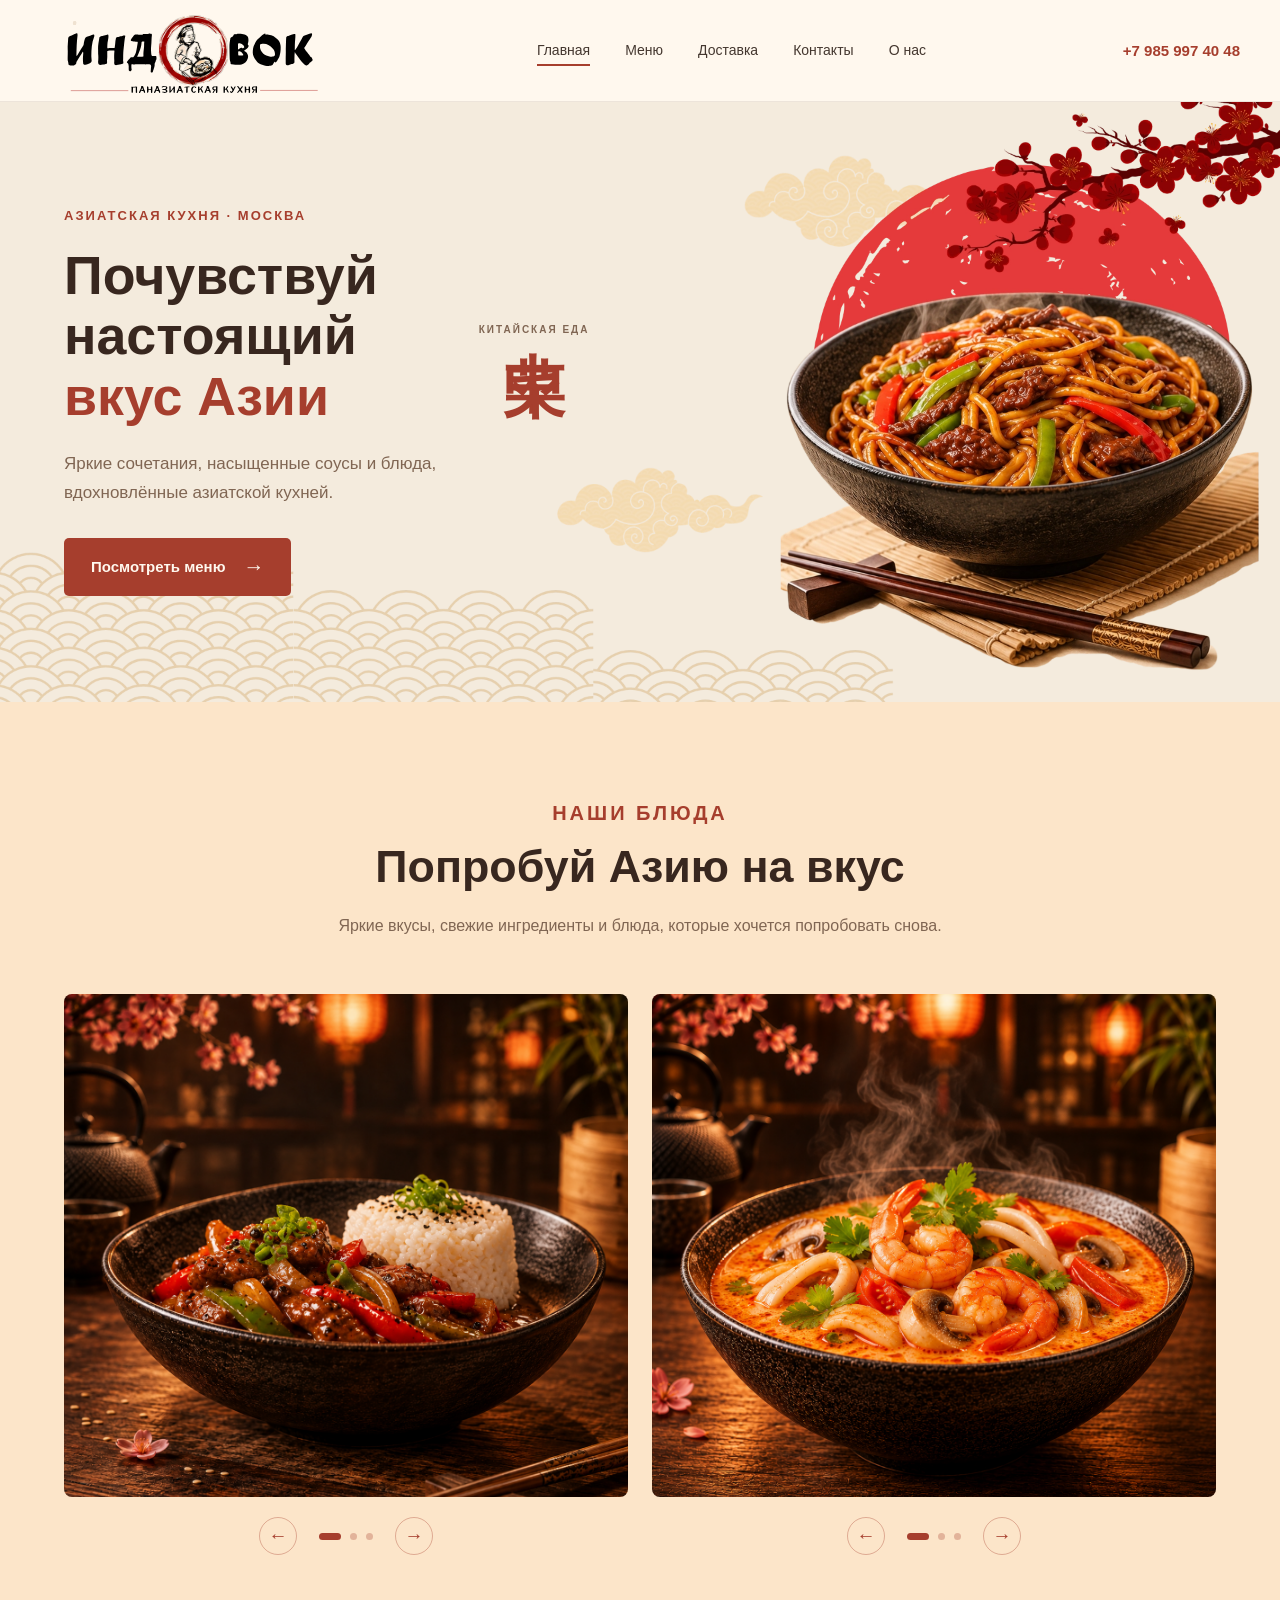
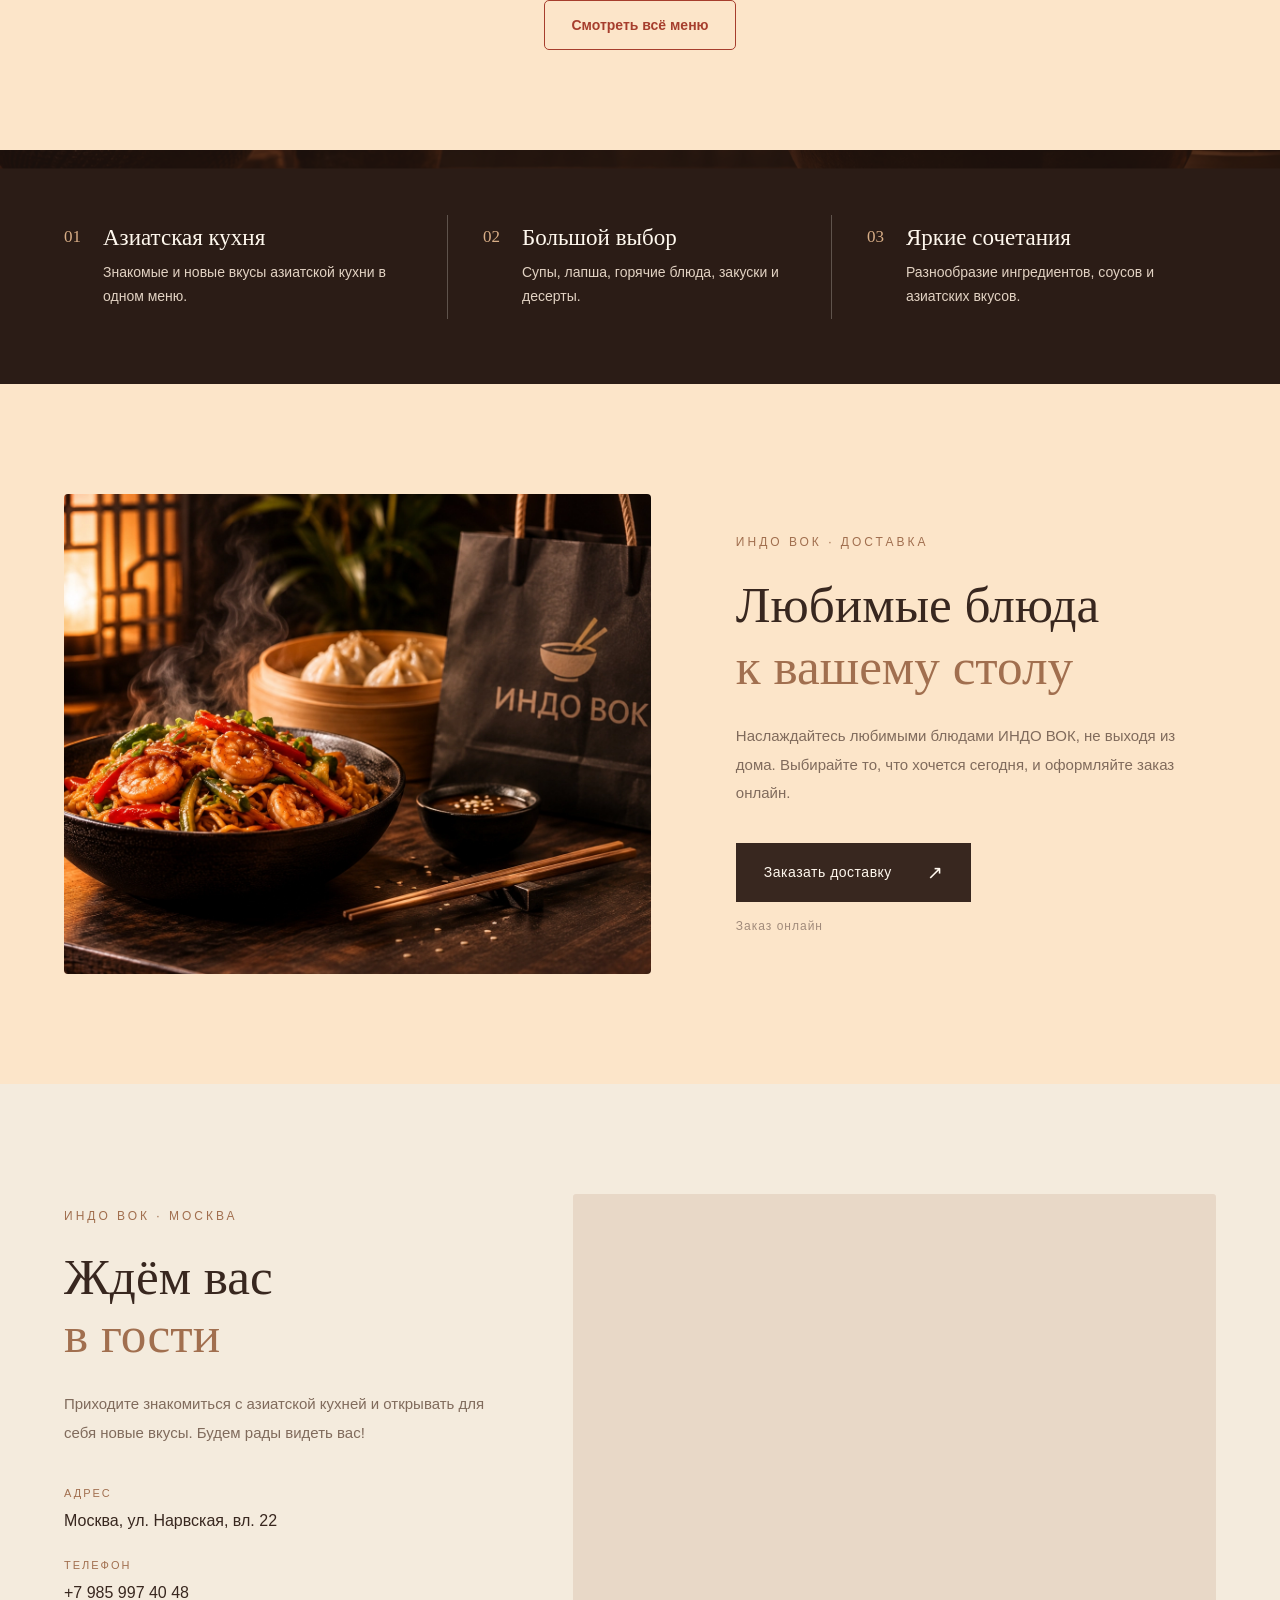
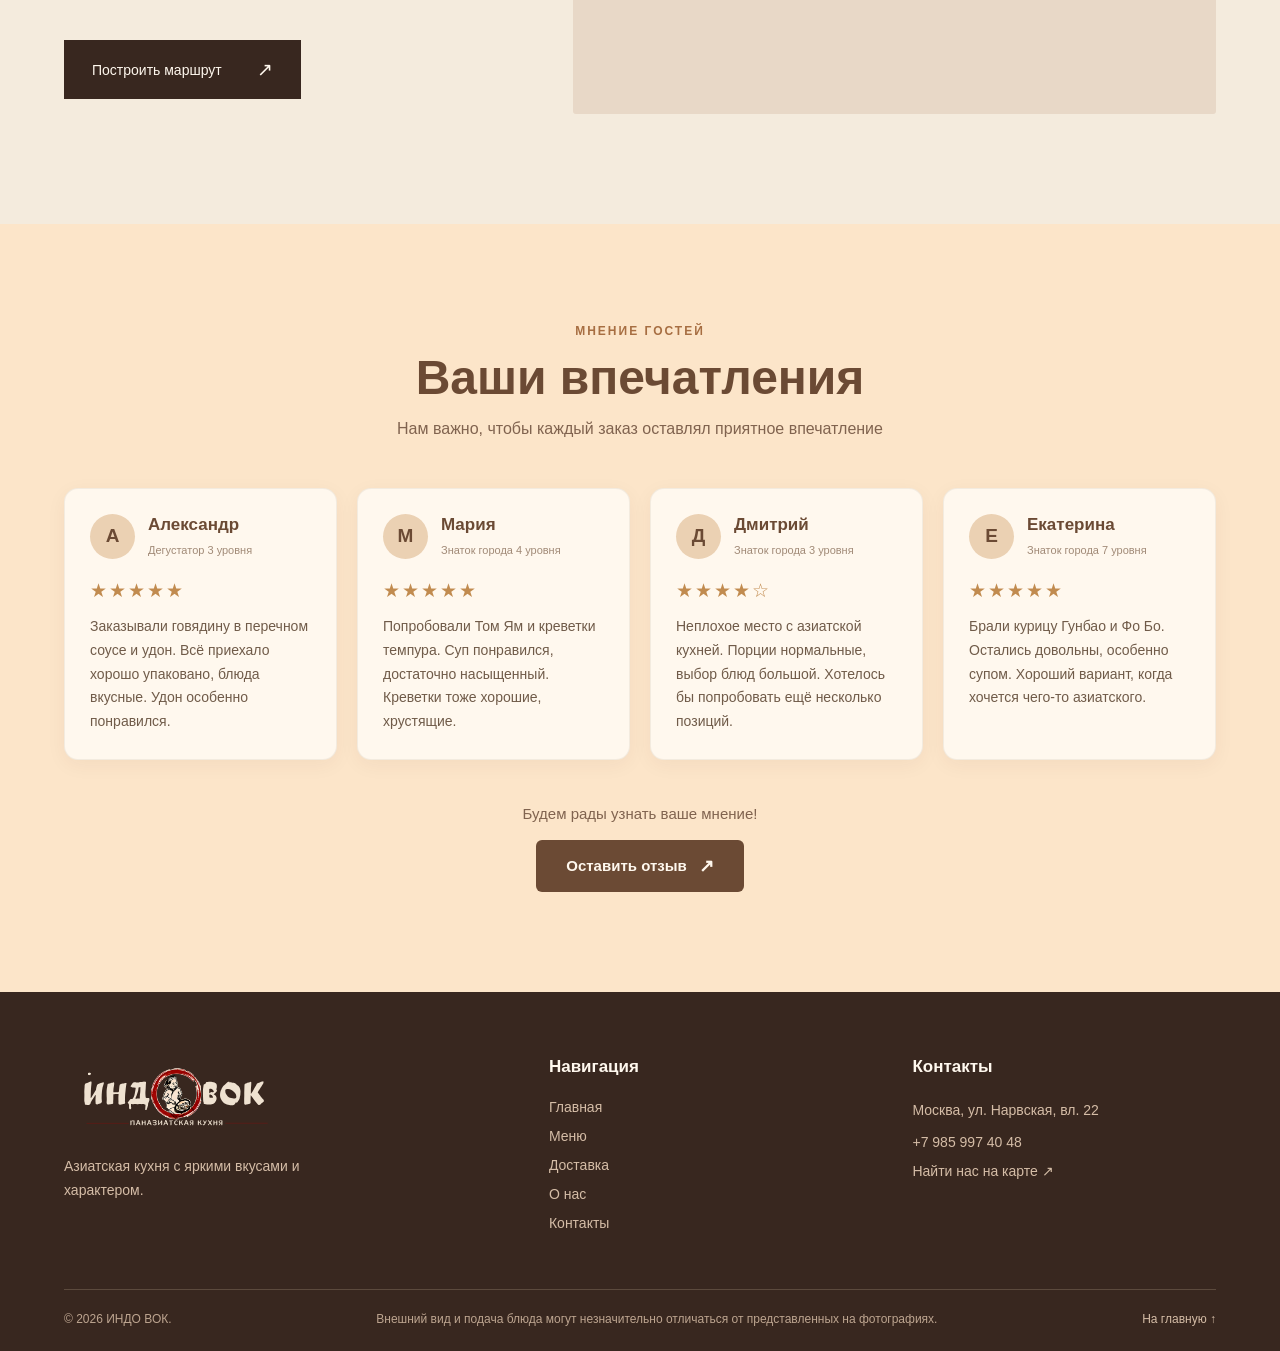
==== index.html @ beb7c1e5 "Initial website version" ====
<!DOCTYPE html>
<html lang="ru">
<head>
    <meta charset="UTF-8">
    <meta name="viewport" content="width=device-width, initial-scale=1.0">
    <link rel="icon" type="image/png" href="images/favicon.png">
    <link rel="apple-touch-icon" href="images/favicon.png">
    <!-- Название сайта во вкладке браузера -->
    <title>ИНДО ВОК — восточная кухня в Москве</title>
    <!-- Open Graph -->
    <meta property="og:type" content="website">
    <meta property="og:title" content="ИНДО ВОК — Паназиатская кухня">
    <meta property="og:description" content="Почувствуй настоящий вкус Азии. Яркие блюда, насыщенные вкусы и удовольствие в каждом заказе.">
    <meta property="og:image" content="https://ВАШ-ДОМЕН.ru/images/preview.png">
    <meta property="og:url" content="https://ВАШ-ДОМЕН.ru/">
    <meta property="og:locale" content="ru_RU">

<!-- Twitter / X -->
<meta name="twitter:card" content="summary_large_image">

    <!-- Подключение основного файла стилей -->
    <link rel="stylesheet" href="css/style.css">
</head>
<body>

    <!-- ========================================
         ШАПКА САЙТА (HEADER)
         Логотип, навигация, телефон и мобильное меню
    ========================================= -->

    <header class="header">
        <div class="header__container">

            <!-- Логотип кафе — оригинальное изображение в формате SVG -->
            <a href="index.html" class="logo" aria-label="ИНДО ВОК — главная">
                 <img
                    src="images/logo.svg"
                    alt="ИНДО ВОК — восточная кухня"
                    class="logo__image"
                >
            </a>
            <!-- Основная навигация для компьютеров -->
            <nav class="navigation" id="navigation">
                <a href="index.html" class="navigation__link navigation__link--active">
                    Главная
                </a>

                <a href="menu.html" class="navigation__link">
                    Меню
                </a>

                <a href="#delivery" class="navigation__link">
                    Доставка
                </a>

                <a href="#contacts" class="navigation__link">
                    Контакты
                </a>
                <a href="#reviews" class="navigation__link">
                    О нас
                </a>
            </nav>

            <!-- Телефон кафе -->
            <a href="tel:+79859974048" class="header__phone">
                +7 985 997 40 48
            </a>

            <!-- Кнопка мобильного меню (бургер) -->
            <button
                class="burger"
                id="burger"
                type="button"
                aria-label="Открыть меню"
                aria-expanded="false"
                aria-controls="navigation"
            >
                <span class="burger__line"></span>
                <span class="burger__line"></span>
                <span class="burger__line"></span>
            </button>

        </div>
    </header>

    <!-- ========================================
         ОСНОВНОЕ СОДЕРЖИМОЕ САЙТА
         Сюда постепенно будем добавлять остальные блоки
    ========================================= -->

    <main>

   <!-- ========================================
     ПЕРВЫЙ ЭКРАН САЙТА (HERO)
     Адаптивный фон, заголовок и кнопка меню
======================================== -->

    <section class="hero">

        <!-- Фоновые изображения для компьютера и телефона -->
        <picture class="hero__background">

            <!-- Вертикальное изображение для телефонов -->
            <source
                media="(max-width: 600px)"
                srcset="images/hero-mobile.webp"
            >

            <!-- Горизонтальное изображение для остальных экранов -->
            <img
                src="images/hero-desktop.webp"
                alt=""
                aria-hidden="true"
            >

        </picture>

        <!-- Содержимое первого экрана -->
        <div class="hero__container">

            <div class="hero__content">

                <!-- Небольшая надпись над заголовком -->
                <span class="hero__label">
                    АЗИАТСКАЯ КУХНЯ · МОСКВА
                </span>

                <!-- Главный заголовок -->
                <h1 class="hero__title">
                    Почувствуй настоящий
                    <span>вкус Азии</span>
                </h1>

                <!-- Краткое описание кафе -->
                <p class="hero__description">
                    Яркие сочетания, насыщенные соусы и блюда,
                    вдохновлённые азиатской кухней.
                </p>

                <!-- Кнопка перехода к меню -->
                <a href="menu.html" class="hero__button">
                    Посмотреть меню
                    <span aria-hidden="true">→</span>
                </a>

                <!-- Китайская надпись и перевод -->
                <div class="hero__culture">
                    <span class="hero__characters">中菜</span>
                    <span class="hero__translation">КИТАЙСКАЯ ЕДА</span>
                </div>

            </div>

        </div>

    </section>

            <!-- ========================================
                ГАЛЕРЕЯ ПОПУЛЯРНЫХ БЛЮД
            ========================================= -->

            <section class="gallery" id="popular">
        <div class="gallery__container">

            <div class="gallery__heading">
                <span class="gallery__subtitle">НАШИ БЛЮДА</span>
                <h2 class="gallery__title">Попробуй Азию на вкус</h2>
                <p class="gallery__description">
                    Яркие вкусы, свежие ингредиенты и блюда,
                    которые хочется попробовать снова.
                </p>
            </div>

            <!-- Галерея для компьютера -->
            <div class="gallery__desktop">

                <div class="gallery-panel" data-gallery="left">
                    <div class="gallery-panel__slides"></div>

                    <div class="gallery-panel__controls">
                        <button class="gallery-arrow" data-prev aria-label="Предыдущее блюдо">←</button>
                        <div class="gallery-dots"></div>
                        <button class="gallery-arrow" data-next aria-label="Следующее блюдо">→</button>
                    </div>
                </div>

                <div class="gallery-panel" data-gallery="right">
                    <div class="gallery-panel__slides"></div>

                    <div class="gallery-panel__controls">
                        <button class="gallery-arrow" data-prev aria-label="Предыдущее блюдо">←</button>
                        <div class="gallery-dots"></div>
                        <button class="gallery-arrow" data-next aria-label="Следующее блюдо">→</button>
                    </div>
                </div>

            </div>

            <!-- Галерея для телефона -->
            <div class="gallery__mobile">

                <div class="gallery-panel" data-gallery="mobile">
                    <div class="gallery-panel__slides"></div>

                    <div class="gallery-panel__controls">
                        <button class="gallery-arrow" data-prev aria-label="Предыдущее блюдо">←</button>
                        <div class="gallery-dots"></div>
                        <button class="gallery-arrow" data-next aria-label="Следующее блюдо">→</button>
                    </div>
                </div>

            </div>

            <div class="gallery__footer">
                <a href="menu.html" class="gallery__button">
                    Смотреть всё меню
                </a>
            </div>

        </div>
    </section>

    <!-- ==========================================
     ПРЕИМУЩЕСТВА КАФЕ
========================================== -->

<section class="advantages">
    <div class="advantages__background" aria-hidden="true">
        <img src="images/advantages-bg.png" alt="">
    </div>
    <div class="advantages__container">

        <div class="advantage">
            <span class="advantage__number">01</span>
            <div class="advantage__content">
                <h3>Азиатская кухня</h3>
                <p>
                    Знакомые и новые вкусы азиатской кухни
                    в одном меню.
                </p>
            </div>
        </div>

        <div class="advantage">
            <span class="advantage__number">02</span>
            <div class="advantage__content">
                <h3>Большой выбор</h3>
                <p>
                    Супы, лапша, горячие блюда,
                    закуски и десерты.
                </p>
            </div>
        </div>

        <div class="advantage">
            <span class="advantage__number">03</span>
            <div class="advantage__content">
                <h3>Яркие сочетания</h3>
                <p>
                    Разнообразие ингредиентов,
                    соусов и азиатских вкусов.
                </p>
            </div>
        </div>

    </div>
</section>
    <!-- ==========================================
     ДОСТАВКА
========================================== -->

<section class="delivery" id="delivery">
    <div class="delivery__container">

        <div class="delivery__image">
            <img
                src="images/delivery.webp"
                alt="Азиатские блюда ИНДО ВОК"
                loading="lazy"
            >
        </div>

        <div class="delivery__content">

            <span class="delivery__subtitle">
                ИНДО ВОК · ДОСТАВКА
            </span>

            <h2 class="delivery__title">
                Любимые блюда
                <span>к вашему столу</span>
            </h2>

            <p class="delivery__description">
                Наслаждайтесь любимыми блюдами ИНДО ВОК,
                не выходя из дома. Выбирайте то, что хочется
                сегодня, и оформляйте заказ онлайн.
            </p>

            <a
                href="#"
                class="delivery__button"
                aria-disabled="true"
                onclick="return false;"
            >
                Заказать доставку
                <span>↗</span>
            </a>

            <p class="delivery__note">
                Заказ онлайн
            </p>

        </div>

    </div>
</section>

    <!-- ==========================================
     О НАС И КОНТАКТЫ
========================================== -->

<section class="contacts" id="about">
    <div class="contacts__container">

        <!-- Информация о кафе -->
        <div class="contacts__info" id="contacts">

            <span class="contacts__subtitle">
                ИНДО ВОК · МОСКВА
            </span>

            <h2 class="contacts__title">
                Ждём вас
                <span>в гости</span>
            </h2>

            <p class="contacts__description">
                Приходите знакомиться с азиатской кухней
                и открывать для себя новые вкусы.
                Будем рады видеть вас!
            </p>

            <div class="contacts__details">

                <div class="contacts__item">
                    <span class="contacts__label">АДРЕС</span>
                    <p>Москва, ул. Нарвская, вл. 22</p>
                </div>

                <div class="contacts__item">
                    <span class="contacts__label">ТЕЛЕФОН</span>
                    <a href="tel:+79859974048">
                        +7 985 997 40 48
                    </a>
                </div>

            </div>

            <a
                href="https://yandex.com/maps/213/moscow/?from=mapframe&ll=37.504240%2C55.836418&mode=whatshere&source=mapframe&utm_source=mapframe&whatshere%5Bpoint%5D=37.504273%2C55.836444&whatshere%5Bzoom%5D=21&z=21"
                target="_blank"
                rel="noopener noreferrer"
                class="contacts__button"
            >
                Построить маршрут
                <span>↗</span>
            </a>

        </div>

        <!-- Яндекс Карта -->
        <div class="contacts__map">
            <iframe
                src="https://yandex.com/map-widget/v1/?from=mapframe&ll=37.504240%2C55.836418&mode=whatshere&source=mapframe&utm_source=mapframe&whatshere%5Bpoint%5D=37.504273%2C55.836444&whatshere%5Bzoom%5D=21&z=21"
                width="100%"
                height="100%"
                frameborder="0"
                allowfullscreen="true"
                loading="lazy"
                title="ИНДО ВОК на Яндекс Картах">
            </iframe>
        </div>

    </div>
</section>


<!-- REVIEWS -->
<section class="reviews" id="reviews">
    <div class="reviews__container">

        <div class="reviews__header">
            <span class="reviews__label">МНЕНИЕ ГОСТЕЙ</span>
            <h2 class="reviews__title">Ваши впечатления</h2>
            <p class="reviews__subtitle">
                Нам важно, чтобы каждый заказ оставлял приятное впечатление
            </p>
        </div>

        <div class="reviews__slider">

            <button class="reviews__arrow reviews__arrow--prev"
                    type="button"
                    aria-label="Предыдущие отзывы">
                &#8592;
            </button>

            <div class="reviews__track">

                <article class="review-card">
                    <div class="review-card__top">
                        <div class="review-card__avatar">А</div>
                        <div>
                            <h3 class="review-card__name">Александр</h3>
                            <span class="review-card__date">Дегустатор 3 уровня</span>
                        </div>
                    </div>
                    <div class="review-card__stars">★★★★★</div>
                    <p class="review-card__text">
                        Заказывали говядину в перечном соусе и удон.
                        Всё приехало хорошо упаковано, блюда вкусные.
                        Удон особенно понравился.
                    </p>
                </article>

                <article class="review-card">
                    <div class="review-card__top">
                        <div class="review-card__avatar">М</div>
                        <div>
                            <h3 class="review-card__name">Мария</h3>
                            <span class="review-card__date">Знаток города 4 уровня</span>
                        </div>
                    </div>
                    <div class="review-card__stars">★★★★★</div>
                    <p class="review-card__text">
                        Попробовали Том Ям и креветки темпура.
                        Суп понравился, достаточно насыщенный.
                        Креветки тоже хорошие, хрустящие.
                    </p>
                </article>

                <article class="review-card">
                    <div class="review-card__top">
                        <div class="review-card__avatar">Д</div>
                        <div>
                            <h3 class="review-card__name">Дмитрий</h3>
                            <span class="review-card__date">Знаток города 3 уровня</span>
                        </div>
                    </div>
                    <div class="review-card__stars">★★★★☆</div>
                    <p class="review-card__text">
                        Неплохое место с азиатской кухней.
                        Порции нормальные, выбор блюд большой.
                        Хотелось бы попробовать ещё несколько позиций.
                    </p>
                </article>

                <article class="review-card">
                    <div class="review-card__top">
                        <div class="review-card__avatar">Е</div>
                        <div>
                            <h3 class="review-card__name">Екатерина</h3>
                            <span class="review-card__date">Знаток города 7 уровня</span>
                        </div>
                    </div>
                    <div class="review-card__stars">★★★★★</div>
                    <p class="review-card__text">
                        Брали курицу Гунбао и Фо Бо.
                        Остались довольны, особенно супом.
                        Хороший вариант, когда хочется чего-то азиатского.
                    </p>
                </article>

            </div>

            <button class="reviews__arrow reviews__arrow--next"
                    type="button"
                    aria-label="Следующие отзывы">
                &#8594;
            </button>

        </div>

        <div class="reviews__dots"></div>

        <div class="reviews__footer">
            <p class="reviews__footer-text">
                Будем рады узнать ваше мнение!
            </p>

            <!-- TODO: Вставить ссылку на карточку ИНДО ВОК в Яндекс Картах
                с возможностью оставить отзыв -->
            <a href="#" class="reviews__leave-button"
            target="_blank"
            rel="noopener noreferrer"
            onclick="if(this.getAttribute('href') === '#') return false;">
                Оставить отзыв
                <span aria-hidden="true">↗</span>
            </a>
        </div>


    </div>
</section>
<!-- /REVIEWS -->

    </main>


<!-- FOOTER -->
<footer class="footer">
    <div class="footer__container">

        <div class="footer__main">

            <div class="footer__brand">
                <a href="index.html" class="footer__logo">
                    <img src="images/logo-light.svg" alt="ИНДО ВОК">
                </a>

                <p class="footer__description">
                    Азиатская кухня с яркими вкусами
                    и характером.
                </p>
            </div>

            <div class="footer__navigation">
                <h3 class="footer__heading">Навигация</h3>
                <a href="index.html">Главная</a>
                <a href="menu.html">Меню</a>
                <a href="#delivery">Доставка</a>
                <a href="#about">О нас</a>
                <a href="#contacts">Контакты</a>
            </div>

            <div class="footer__contacts">
                <h3 class="footer__heading">Контакты</h3>

                <p>Москва, ул. Нарвская, вл. 22</p>

                <a href="tel:+79859974048">
                    +7 985 997 40 48
                </a>

                <a
                    href="https://yandex.com/maps/213/moscow/?from=mapframe&ll=37.504240%2C55.836418&mode=whatshere&source=mapframe&utm_medium=mapframe&utm_source=maps&whatshere%5Bpoint%5D=37.504273%2C55.836444&whatshere%5Bzoom%5D=21&z=21"
                    target="_blank"
                    rel="noopener noreferrer"
                >
                    Найти нас на карте ↗
                </a>
            </div>

        </div>

        <div class="footer__bottom">
            <p>© 2026 ИНДО ВОК.</p>
            <p>Внешний вид и подача блюда могут незначительно отличаться от представленных на фотографиях.</p>
            <a href="index.html">На главную ↑</a>
        </div>

    </div>
</footer>
<!-- /FOOTER -->


    <!-- Подключение JavaScript -->
    <script src="js/main.js"></script>

</body>
</html>
---- css/style.css ----
/* ==========================================
   1. ОБЩИЕ НАСТРОЙКИ САЙТА
   Базовые цвета, шрифты и сброс отступов
========================================== */

* {
    margin: 0;
    padding: 0;
    box-sizing: border-box;
}

html {
    scroll-behavior: smooth;
}

body {
    font-family: Arial, Helvetica, sans-serif;
    background-color: #FCE5C9;
    color: #38271F;
}

/* Цвета проекта:
   Основной фон — #f7f3ec
   Акцентный красный — #a63e2d
   Основной текст — #332c27
   Дополнительный текст — #806b5c
*/


/* ==========================================
   2. ШАПКА САЙТА
   Общий внешний вид и расположение элементов
========================================== */

.header {
    width: 100%;
    min-height: 88px;
    background-color: #FFF8EE;

    /* Тонкая линия под шапкой */
    border-bottom: 1px solid rgba(80, 55, 40, 0.10);

    /* Шапка остаётся сверху при прокрутке */
    position: sticky;
    top: 0;
    z-index: 1000;
}

.header__container {
    max-width: 1320px;
    min-height: 88px;
    margin: 0 auto;
    padding: 0 40px;

    display: flex;
    align-items: center;
    justify-content: space-between;
    gap: 30px;
}


/* ==========================================
   3. ЛОГОТИП
   Используем оригинальный SVG-файл
========================================== */

.logo {
    display: flex;
    align-items: center;
    flex-shrink: 0;
    text-decoration: none;
}

/* Размер и пропорции оригинального логотипа */
.logo__image {
    display: block;
    width: 300px;
    height: auto;
    object-fit: contain;
}

/* ==========================================
   4. НАВИГАЦИЯ
   Ссылки в компьютерной версии сайта
========================================== */

.navigation {
    display: flex;
    align-items: center;
    gap: 35px;
}

.navigation__link {
    position: relative;
    padding: 10px 0;

    color: #44372f;
    text-decoration: none;
    font-size: 14px;
    font-weight: 500;

    transition: color 0.25s ease;
}

/* Изменение цвета при наведении */
.navigation__link:hover {
    color: #a63e2d;
}

/* Подчёркивание активного пункта меню */
.navigation__link::after {
    content: "";
    position: absolute;
    left: 0;
    bottom: 2px;

    width: 0;
    height: 2px;
    background-color: #a63e2d;

    transition: width 0.25s ease;
}

.navigation__link:hover::after,
.navigation__link--active::after {
    width: 100%;
}


/* ==========================================
   5. НОМЕР ТЕЛЕФОНА
========================================== */

.header__phone {
    color: #a63e2d;
    text-decoration: none;
    font-size: 15px;
    font-weight: 700;
    white-space: nowrap;

    transition: opacity 0.25s ease;
}

.header__phone:hover {
    opacity: 0.75;
}


/* ==========================================
   6. КНОПКА-БУРГЕР
   По умолчанию скрыта на компьютерах
========================================== */

.burger {
    display: none;
    width: 38px;
    height: 38px;
    padding: 7px;

    background: transparent;
    border: none;
    cursor: pointer;
}

.burger__line {
    display: block;
    width: 24px;
    height: 2px;
    margin: 5px auto;

    background-color: #a63e2d;
    border-radius: 2px;

    transition: transform 0.25s ease, opacity 0.25s ease;
}

/* Анимация превращения бургера в крестик */
.burger.is-active .burger__line:nth-child(1) {
    transform: translateY(7px) rotate(45deg);
}

.burger.is-active .burger__line:nth-child(2) {
    opacity: 0;
}

.burger.is-active .burger__line:nth-child(3) {
    transform: translateY(-7px) rotate(-45deg);
}


/* ==========================================
   7. АДАПТАЦИЯ ДЛЯ ПЛАНШЕТОВ
   Экран шириной до 1050 пикселей
========================================== */

@media (max-width: 1050px) {

    .header__container {
        padding: 0 25px;
        gap: 20px;
    }

    .navigation {
        gap: 22px;
    }

    .navigation__link {
        font-size: 13px;
    }

    .header__phone {
        font-size: 14px;
    }
}


/* ==========================================
   8. АДАПТАЦИЯ ДЛЯ ТЕЛЕФОНОВ
   Экран шириной до 768 пикселей
========================================== */

@media (max-width: 768px) {

    .header,
    .header__container {
        min-height: 72px;
    }

    .header__container {
        padding: 0 20px;
        gap: 15px;
    }

   /* Размер логотипа на телефонах */
    .logo__image {
        width: 225px;
    }

    /* Скрываем телефон в шапке на узких экранах */
    .header__phone {
        display: none;
    }

    /* Показываем кнопку-бургер */
    .burger {
        display: block;
        flex-shrink: 0;
        position: relative;
        z-index: 1002;
    }

    /* Мобильное выпадающее меню */
    .navigation {
        position: absolute;
        top: 100%;
        left: 0;

        width: 100%;
        padding: 20px;

        display: flex;
        flex-direction: column;
        align-items: stretch;
        gap: 0;

        background-color: #fffdf9;
        border-bottom: 1px solid rgba(80, 55, 40, 0.10);
        box-shadow: 0 12px 20px rgba(50, 35, 25, 0.08);

        /* Скрыто до нажатия на бургер */
        opacity: 0;
        visibility: hidden;
        transform: translateY(-10px);

        transition: opacity 0.25s ease,
                    visibility 0.25s ease,
                    transform 0.25s ease;
    }

    /* Показываем меню при открытии */
    .navigation.is-open {
        opacity: 1;
        visibility: visible;
        transform: translateY(0);
    }

    .navigation__link {
        display: block;
        padding: 15px 5px;
        font-size: 15px;

        border-bottom: 1px solid rgba(80, 55, 40, 0.08);
    }

    .navigation__link:last-child {
        border-bottom: none;
    }

    .navigation__link::after {
        display: none;
    }
}


/* ==========================================
   9. МАЛЕНЬКИЕ ТЕЛЕФОНЫ
   Экран шириной до 380 пикселей
========================================== */

@media (max-width: 380px) {

    .header__container {
        padding: 0 15px;
    }

    /* Размер логотипа на телефонах */
    .logo__image {
        width: 190px;
    }

    .burger {
        width: 34px;
    }
}


/* ==========================================
   10. ПЕРВЫЙ ЭКРАН САЙТА (HERO)
========================================== */

.hero {
    position: relative;
    width: 100%;
    height: 46.875vw;
    min-height: 480px;
    max-height: 760px;

    display: flex;
    align-items: center;

    background-color: #F4EBDD;
    overflow: hidden;
}

/* Фоновые изображения */

.hero__background {
    position: absolute;
    inset: 0;
    z-index: 0;
    display: block;
}

.hero__background img {
    display: block;
    width: 100%;
    height: 100%;
    object-fit: contain;
    object-position: center;
}

/* Общий контейнер */

.hero__container {
    position: relative;
    z-index: 1;

    width: 90%;
    max-width: 1250px;
    height: 100%;
    margin: 0 auto;

    display: flex;
    align-items: center;
}

/* Текстовая часть */

.hero__content {
    width: 44%;
    max-width: 570px;
}

/* Надпись над заголовком */

.hero__label {
    display: block;
    margin-bottom: 22px;

    color: #A63E2D;
    font-size: 13px;
    font-weight: 600;
    letter-spacing: 2px;
}

/* Заголовок */

.hero__title {
    margin: 0 0 24px;

    color: #38271F;
    font-size: clamp(42px, 4.2vw, 66px);
    line-height: 1.12;
    font-weight: 600;
}

.hero__title span {
    display: block;
    color: #A63E2D;
}

/* Описание */

.hero__description {
    max-width: 470px;
    margin: 0 0 30px;

    color: #806653;
    font-size: 17px;
    line-height: 1.7;
}

/* Кнопка */

.hero__button {
    display: inline-flex;
    align-items: center;
    justify-content: center;
    gap: 18px;

    padding: 17px 27px;

    background-color: #A63E2D;
    color: #FFF8EE;

    border-radius: 5px;
    text-decoration: none;

    font-size: 15px;
    font-weight: 600;

    transition: background-color 0.3s ease,
                transform 0.3s ease;
}

.hero__button:hover {
    background-color: #873020;
    transform: translateY(-3px);
}

.hero__button span {
    font-size: 21px;
}

/* ==========================================
   КИТАЙСКАЯ НАДПИСЬ — КОМПЬЮТЕР
   Отдельно от текстового блока
========================================== */

.hero__culture {
    position: absolute;
    left: 36%;
    top: 36%;
    transform: translateY(-50%);

    display: flex;
    flex-direction: column;
    align-items: center;
    gap: 12px;

    margin: 0;
}

.hero__characters {
    color: #A63E2D;
    font-family: serif;
    font-size: 62px;
    font-weight: 600;
    letter-spacing: 5px;

    writing-mode: vertical-rl;
    text-orientation: upright;
}

.hero__translation {
    color: #806653;
    font-size: 10px;
    font-weight: 600;
    letter-spacing: 2px;
    white-space: nowrap;
}

/* ==========================================
   АДАПТАЦИЯ ДЛЯ ПЛАНШЕТОВ
========================================== */

@media (max-width: 900px) and (min-width: 601px) {

    .hero {
        min-height: 500px;
    }

    .hero__container {
        width: 88%;
    }

    .hero__content {
        width: 45%;
    }

    .hero__title {
        font-size: clamp(38px, 5vw, 48px);
    }

    .hero__description {
        font-size: 15px;
    }

    .hero__culture {
        left: 53%;
    }

    .hero__characters {
        font-size: 36px;
    }
}

/* ==========================================
   АДАПТАЦИЯ ДЛЯ ТЕЛЕФОНОВ
========================================== */

@media (max-width: 600px) {

    .hero {
        height: 650px;
        min-height: 0;
        max-height: none;

        align-items: flex-start;
    }

    /* Мобильное изображение */

    .hero__background {
        overflow: hidden;
    }

    .hero__background img {
        width: 100%;
        height: 100%;
        object-fit: fill;
        object-position: center bottom;
        transform: translateY(15px);
    }

    /* Текстовая часть */

    .hero__container {
        width: 88%;
        height: auto;
        margin: 0 auto;
        padding-top: 27px;

        justify-content: center;
    }

    .hero__content {
        width: 100%;
        max-width: 420px;
        text-align: center;
    }

    .hero__label {
        margin-bottom: 13px;
        font-size: 10px;
        letter-spacing: 1.7px;
    }

    .hero__title {
        font-size: clamp(30px, 8vw, 36px);
        line-height: 1.12;
        margin-bottom: 13px;
    }

    .hero__description {
        max-width: 360px;
        font-size: 13px;
        line-height: 1.45;
        margin: 0 auto 16px;
    }

    .hero__button {
        padding: 13px 20px;
        gap: 12px;
        font-size: 13px;
    }

    /* Китайская надпись на телефоне */

    .hero__culture {
        position: static;
        transform: none;

        flex-direction: row;
        justify-content: center;
        align-items: center;
        gap: 8px;

        margin-top: 12px;
    }

    .hero__characters {
        writing-mode: horizontal-tb;
        font-size: 33px;
        letter-spacing: 2px;
    }

    .hero__translation {
        font-size: 8px;
        letter-spacing: 1.5px;
    }
}


/* ==========================================
   11. ГАЛЕРЕЯ ПОПУЛЯРНЫХ БЛЮД
========================================== */

.gallery {
    width: 100%;
    padding: 100px 0;
    background-color: #FCE5C9;
}

.gallery__container {
    width: 90%;
    max-width: 1320px;
    margin: 0 auto;
}

/* Заголовок */

.gallery__heading {
    max-width: 700px;
    margin: 0 auto 55px;
    text-align: center;
}

.gallery__subtitle {
    display: block;
    margin-bottom: 15px;

    color: #A63E2D;
    font-size: 20px;
    font-weight: 700;
    letter-spacing: 3px;
}

.gallery__title {
    margin-bottom: 18px;

    color: #38271F;
    font-size: clamp(30px, 3.5vw, 46px);
    line-height: 1.2;
    font-weight: 600;
}

.gallery__description {
    color: #806653;
    font-size: 16px;
    line-height: 1.7;
}

/* ==========================================
   КОМПЬЮТЕРНАЯ ГАЛЕРЕЯ
========================================== */

.gallery__desktop {
    display: grid;
    grid-template-columns: repeat(2, minmax(0, 1fr));
    gap: 24px;
}

.gallery__mobile {
    display: none;
}

/* Контейнер одной галереи */

.gallery-panel {
    min-width: 0;
}

/* Область со слайдами */

.gallery-panel__slides {
    position: relative;
    width: 100%;
    aspect-ratio: 1.12 / 1;
    overflow: hidden;
    border-radius: 8px;
    background-color: #E8D3BA;
}

/* Слайды располагаются друг над другом */

.gallery-slide {
    position: absolute;
    inset: 0;

    opacity: 0;
    visibility: hidden;

    transition: opacity 0.8s ease,
                visibility 0.8s ease;
}

.gallery-slide.is-active {
    opacity: 1;
    visibility: visible;
    z-index: 1;
}

/* ==========================================
   ВРЕМЕННЫЕ ЗАГЛУШКИ
   Вместо фотографий до появления оригинальных
========================================== */

.gallery-slide__placeholder {
    position: absolute;
    inset: 0;

    display: flex;
    align-items: center;
    justify-content: center;

    overflow: hidden;
    background-color: #D9C2A8;
}

/* Декоративная имитация блюда на тарелке */

.gallery-slide__placeholder::before {
    content: "";
    position: absolute;

    width: 55%;
    aspect-ratio: 1;

    border-radius: 50%;
    border: 12px solid rgba(255, 248, 238, 0.55);

    background:
        radial-gradient(
            circle,
            rgba(166, 62, 45, 0.18) 0 25%,
            rgba(255, 248, 238, 0.35) 26% 58%,
            rgba(255, 248, 238, 0.12) 59% 100%
        );

    box-shadow: 0 15px 40px rgba(56, 39, 31, 0.12);
    transition: transform 0.7s ease;
}

.gallery-slide__placeholder span {
    position: relative;
    z-index: 1;

    padding: 10px 15px;

    color: #806653;
    background: rgba(255, 248, 238, 0.82);

    border-radius: 3px;

    font-size: 10px;
    font-weight: 700;
    letter-spacing: 2px;
}

/* Различия между заглушками */

.placeholder--one {
    background: linear-gradient(135deg, #D9BFA5, #B78F72);
}

.placeholder--two {
    background: linear-gradient(135deg, #E2C7A9, #C59A79);
}

.placeholder--three {
    background: linear-gradient(135deg, #CDBBA5, #A99178);
}

.placeholder--four {
    background: linear-gradient(135deg, #D8B5A0, #B77F68);
}

.placeholder--five {
    background: linear-gradient(135deg, #DCC8AC, #BBA184);
}

.placeholder--six {
    background: linear-gradient(135deg, #E1CDB7, #C3A58A);
}

/* ==========================================
   ТЕКСТ ПОВЕРХ ФОТОГРАФИИ
========================================== */

.gallery-slide__overlay {
    position: absolute;
    inset: 0;
    z-index: 2;

    display: flex;
    flex-direction: column;
    justify-content: flex-end;
    align-items: flex-start;

    padding: 35px;

    color: #FFF8EE;

    background: linear-gradient(
        to top,
        rgba(35, 23, 17, 0.88) 0%,
        rgba(35, 23, 17, 0.55) 35%,
        rgba(35, 23, 17, 0.08) 75%,
        transparent 100%
    );

    opacity: 0;
    transform: translateY(12px);

    transition: opacity 0.4s ease,
                transform 0.4s ease;
}

/* Показываем текст при наведении */

.gallery-slide.is-active:hover .gallery-slide__overlay {
    opacity: 1;
    transform: translateY(0);
}

/* Категория блюда */

.gallery-slide__category {
    margin-bottom: 12px;

    color: #F0C6A0;
    font-size: 10px;
    font-weight: 700;
    letter-spacing: 2px;
}

/* Название блюда */

.gallery-slide__overlay h3 {
    margin-bottom: 12px;

    font-size: clamp(22px, 2.1vw, 30px);
    line-height: 1.2;
    font-weight: 600;
}

/* Описание блюда */

.gallery-slide__overlay p {
    max-width: 430px;

    color: rgba(255, 248, 238, 0.88);
    font-size: 14px;
    line-height: 1.6;
}

/* Небольшое увеличение заглушки при наведении */

.gallery-slide.is-active:hover .gallery-slide__placeholder::before {
    transform: scale(1.06);
}

/* ==========================================
   СТРЕЛКИ И ТОЧКИ
========================================== */

.gallery-panel__controls {
    display: flex;
    align-items: center;
    justify-content: center;
    gap: 22px;

    padding-top: 20px;
}

.gallery-arrow {
    width: 38px;
    height: 38px;

    display: flex;
    align-items: center;
    justify-content: center;

    border: 1px solid rgba(166, 62, 45, 0.35);
    border-radius: 50%;

    background: transparent;
    color: #A63E2D;

    font-size: 19px;
    cursor: pointer;

    transition: background-color 0.25s ease,
                color 0.25s ease,
                border-color 0.25s ease;
}

.gallery-arrow:hover {
    background-color: #A63E2D;
    color: #FFF8EE;
    border-color: #A63E2D;
}

/* Контейнер точек */

.gallery-dots {
    display: flex;
    align-items: center;
    justify-content: center;
    gap: 9px;
}

/* Отдельная точка */

.gallery-dot {
    width: 7px;
    height: 7px;
    padding: 0;

    border: none;
    border-radius: 50%;

    background-color: rgba(166, 62, 45, 0.3);
    cursor: pointer;

    transition: width 0.25s ease,
                background-color 0.25s ease;
}

/* Активная точка */

.gallery-dot.is-active {
    width: 22px;
    border-radius: 5px;
    background-color: #A63E2D;
}

/* ==========================================
   КНОПКА ПОЛНОГО МЕНЮ
========================================== */

.gallery__footer {
    display: flex;
    justify-content: center;
    margin-top: 45px;
}

.gallery__button {
    display: inline-flex;
    align-items: center;
    justify-content: center;
    gap: 16px;

    padding: 16px 26px;

    border: 1px solid #A63E2D;
    border-radius: 5px;

    color: #A63E2D;
    text-decoration: none;

    font-size: 14px;
    font-weight: 600;

    transition: background-color 0.25s ease,
                color 0.25s ease;
}

.gallery__button:hover {
    background-color: #A63E2D;
    color: #FFF8EE;
}

.gallery__button span {
    font-size: 19px;
}

/* ==========================================
   ПЛАНШЕТЫ
========================================== */

@media (max-width: 900px) {

    .gallery {
        padding: 75px 0;
    }

    .gallery__desktop {
        gap: 16px;
    }

    .gallery-panel__slides {
        aspect-ratio: 0.95 / 1;
    }

    .gallery-slide__overlay {
        padding: 22px;
    }

    .gallery-slide__overlay h3 {
        font-size: 23px;
    }

    .gallery-slide__overlay p {
        font-size: 13px;
    }
}

/* ==========================================
   МОБИЛЬНЫЕ ТЕЛЕФОНЫ
========================================== */

@media (max-width: 600px) {

    .gallery {
        padding: 65px 0;
    }

    .gallery__container {
        width: 90%;
    }

    .gallery__heading {
        margin-bottom: 30px;
    }

    .gallery__subtitle {
        font-size: 10px;
    }

    .gallery__title {
        font-size: 29px;
        line-height: 1.2;
    }

    .gallery__description {
        font-size: 14px;
    }

    /* Скрываем компьютерные галереи */

    .gallery__desktop {
        display: none;
    }

    /* Показываем мобильную галерею */

    .gallery__mobile {
        display: block;
    }

    .gallery-panel__slides {
        aspect-ratio: 0.82 / 1;
        border-radius: 7px;
    }

    /* На телефоне подпись всегда видна */

    .gallery-slide__overlay {
        padding: 24px 20px;
        opacity: 1;
        transform: none;
    }

    .gallery-slide__category {
        margin-bottom: 9px;
        font-size: 9px;
    }

    .gallery-slide__overlay h3 {
        margin-bottom: 9px;
        font-size: 24px;
    }

    .gallery-slide__overlay p {
        font-size: 13px;
        line-height: 1.5;
    }

    .gallery-panel__controls {
        gap: 18px;
        padding-top: 17px;
    }

    .gallery-arrow {
        width: 35px;
        height: 35px;
    }

    .gallery__footer {
        margin-top: 32px;
    }
}

/* Уменьшаем анимацию, если пользователь
   предпочитает минимальное движение */

@media (prefers-reduced-motion: reduce) {
    .gallery *,
    .gallery *::before,
    .gallery *::after {
        transition-duration: 0.01ms !important;
    }
}

/* Фотографии блюд */
.gallery-slide__image {
    position: absolute;
    inset: 0;
    width: 100%;
    height: 100%;
    object-fit: cover;
    object-position: center;
    display: block;
}

/* Содержимое слайда */
.gallery-slide {
    position: absolute;
    inset: 0;
    overflow: hidden;
}

/* Подпись поверх фотографии */
.gallery-slide__overlay {
    z-index: 2;
}

/* ==========================================
   12. ПРЕИМУЩЕСТВА КАФЕ
========================================== */

.advantages {
    width: 100%;
    padding: 65px 0;
    background-color: #F4EBDD;
}

.advantages__container {
    width: 90%;
    max-width: 1320px;
    margin: 0 auto;

    display: grid;
    grid-template-columns: repeat(3, 1fr);
}

.advantage {
    display: flex;
    align-items: flex-start;
    gap: 22px;

    padding: 10px 35px;
    border-right: 1px solid rgba(56, 39, 31, 0.2);
}

.advantage:first-child {
    padding-left: 0;
}

.advantage:last-child {
    border-right: none;
    padding-right: 0;
}

.advantage__number {
    font-family: Georgia, serif;
    font-size: 17px;
    color: #A16F4F;
    line-height: 1.4;
}

.advantage__content h3 {
    margin-bottom: 10px;

    font-family: Georgia, serif;
    font-size: 23px;
    font-weight: 400;
    color: #38271F;
}

.advantage__content p {
    max-width: 290px;

    font-size: 14px;
    line-height: 1.7;
    color: #806B5C;
}


/* Планшеты */

@media (max-width: 900px) {
    .advantages {
        padding: 50px 0;
    }

    .advantage {
        gap: 14px;
        padding: 10px 20px;
    }

    .advantage__content h3 {
        font-size: 19px;
    }

    .advantage__content p {
        font-size: 13px;
    }
}


/* Телефоны */

@media (max-width: 600px) {
    .advantages {
        padding: 35px 0;
    }

    .advantages__container {
        grid-template-columns: 1fr;
    }

    .advantage,
    .advantage:first-child,
    .advantage:last-child {
        padding: 22px 0;
        border-right: none;
        border-bottom: 1px solid rgba(56, 39, 31, 0.2);
        gap: 20px;
    }

    .advantage:last-child {
        border-bottom: none;
    }

    .advantage__content h3 {
        font-size: 21px;
        margin-bottom: 6px;
    }

    .advantage__content p {
        max-width: 100%;
        font-size: 14px;
    }
}

/* Параллакс для блока преимуществ */

.advantages {
    position: relative;
    overflow: hidden;
    isolation: isolate;
    background: #38271F;
}

.advantages__background {
    position: absolute;
    z-index: -1;
    top: -20%;
    left: 0;
    width: 100%;
    height: 140%;
    overflow: hidden;
    pointer-events: none;
}

.advantages__background img {
    width: 100%;
    height: 100%;
    display: block;
    object-fit: cover;
    object-position: center;
    transform: translate3d(0, 0, 0);
}

.advantages::after {
    content: "";
    position: absolute;
    inset: 0;
    z-index: -1;
    background: rgba(38, 25, 19, 0.68);
    pointer-events: none;
}

.advantages__container {
    position: relative;
    z-index: 1;
}

.advantage__number {
    color: #D9AE87;
}

.advantage__content h3 {
    color: #FFF8EE;
}

.advantage__content p {
    color: #E2D2C3;
}

.advantage {
    border-color: rgba(255, 248, 238, 0.25);
}

/* ==========================================
   13. БЛОК ДОСТАВКИ
========================================== */

.delivery {
    width: 100%;
    padding: 110px 0;
    background-color: #FCE5C9;
}

.delivery__container {
    width: 90%;
    max-width: 1320px;
    margin: 0 auto;

    display: grid;
    grid-template-columns: 1.1fr 0.9fr;
    align-items: center;
    gap: 85px;
}

/* Фотография */

.delivery__image {
    width: 100%;
    height: 480px;
    overflow: hidden;
    border-radius: 4px;
}

.delivery__image img {
    width: 100%;
    height: 100%;
    display: block;
    object-fit: cover;
    object-position: center;
}

/* Текст */

.delivery__content {
    max-width: 480px;
}

.delivery__subtitle {
    display: block;
    margin-bottom: 25px;

    font-size: 12px;
    letter-spacing: 3px;
    color: #A16F4F;
}

.delivery__title {
    margin-bottom: 25px;

    font-family: Georgia, serif;
    font-size: clamp(36px, 4vw, 54px);
    line-height: 1.2;
    font-weight: 400;
    color: #38271F;
}

.delivery__title span {
    display: block;
    color: #A16F4F;
}

.delivery__description {
    margin-bottom: 35px;

    font-size: 15px;
    line-height: 1.9;
    color: #806B5C;
}

/* Кнопка */
/* Кнопка заказа */

.delivery__button {
    position: relative;
    display: inline-flex;
    align-items: center;
    justify-content: center;
    gap: 35px;

    padding: 18px 28px;

    background-color: #38271F;
    color: #FFF8EE;

    font-size: 14px;
    text-decoration: none;
    letter-spacing: 0.5px;

    overflow: hidden;
    isolation: isolate;

    transition:
        background-color 0.35s ease,
        transform 0.35s ease,
        box-shadow 0.35s ease;
}

/* Световой блик */

.delivery__button::before {
    content: "";
    position: absolute;
    top: -50%;
    left: -80%;
    width: 45%;
    height: 200%;

    background: rgba(255, 255, 255, 0.16);
    transform: skewX(-25deg);

    transition: left 0.65s ease;
    z-index: -1;
}

/* Стрелка */

.delivery__button span {
    display: inline-block;
    font-size: 19px;

    transition: transform 0.35s ease;
}

/* Наведение */

.delivery__button:hover {
    background-color: #A16F4F;
    transform: translateY(-3px);

    box-shadow: 0 9px 22px rgba(56, 39, 31, 0.18);
}

.delivery__button:hover::before {
    left: 140%;
}

.delivery__button:hover span {
    transform: translate(4px, -3px);
}

/* Нажатие */

.delivery__button:active {
    transform: translateY(-1px) scale(0.98);
    box-shadow: none;
}

/* Фокус с клавиатуры */

.delivery__button:focus-visible {
    outline: 2px solid #A16F4F;
    outline-offset: 4px;
}

/* Пока ссылка не добавлена */

.delivery__button[aria-disabled="true"] {
    cursor: default;
}

.delivery__button[aria-disabled="true"]:hover {
    background-color: #38271F;
    transform: none;
    box-shadow: none;
}

.delivery__button[aria-disabled="true"]:hover::before {
    left: -80%;
}

.delivery__button[aria-disabled="true"]:hover span {
    transform: none;
}

/* Учитываем настройки уменьшения анимации */

@media (prefers-reduced-motion: reduce) {
    .delivery__button,
    .delivery__button::before,
    .delivery__button span {
        transition: none;
    }
}
.delivery__note {
    margin-top: 17px;
    font-size: 12px;
    color: #A18B7B;
    letter-spacing: 1px;
}


/* Планшеты */

@media (max-width: 900px) {

    .delivery {
        padding: 75px 0;
    }

    .delivery__container {
        gap: 40px;
    }

    .delivery__image {
        height: 390px;
    }

    .delivery__title {
        font-size: 38px;
    }

}


/* Телефоны */

@media (max-width: 600px) {

    .delivery {
        padding: 55px 0;
    }

    .delivery__container {
        grid-template-columns: 1fr;
        gap: 35px;
    }

    .delivery__image {
        height: 300px;
    }

    .delivery__content {
        max-width: 100%;
    }

    .delivery__subtitle {
        margin-bottom: 18px;
        font-size: 11px;
    }

    .delivery__title {
        font-size: 37px;
        margin-bottom: 20px;
    }

    .delivery__description {
        font-size: 14px;
        margin-bottom: 28px;
    }

    .delivery__button {
        width: 100%;
        justify-content: space-between;
    }

}

/* ==========================================
   14. О НАС И КОНТАКТЫ
========================================== */

.contacts {
    width: 100%;
    padding: 110px 0;
    background-color: #F4EBDD;
    scroll-margin-top: 90px;
}

.contacts__container {
    width: 90%;
    max-width: 1320px;
    margin: 0 auto;

    display: grid;
    grid-template-columns: 0.8fr 1.2fr;
    align-items: center;
    gap: 80px;
}

/* Информация */

.contacts__info {
    max-width: 440px;
    scroll-margin-top: 100px;
}

.contacts__subtitle {
    display: block;
    margin-bottom: 25px;

    font-size: 12px;
    letter-spacing: 3px;
    color: #A16F4F;
}

.contacts__title {
    margin-bottom: 25px;

    font-family: Georgia, serif;
    font-size: clamp(40px, 4vw, 56px);
    line-height: 1.15;
    font-weight: 400;
    color: #38271F;
}

.contacts__title span {
    display: block;
    color: #A16F4F;
}

.contacts__description {
    margin-bottom: 40px;

    font-size: 15px;
    line-height: 1.9;
    color: #806B5C;
}

/* Контактные данные */

.contacts__details {
    display: flex;
    flex-direction: column;
    gap: 25px;
    margin-bottom: 35px;
}

.contacts__item {
    display: flex;
    flex-direction: column;
    gap: 9px;
}

.contacts__label {
    font-size: 11px;
    letter-spacing: 2px;
    color: #A16F4F;
}

.contacts__item p,
.contacts__item a {
    font-size: 16px;
    line-height: 1.6;
    color: #38271F;
    text-decoration: none;
}

.contacts__item a:hover {
    color: #A16F4F;
}

/* Кнопка маршрута */

.contacts__button {
    display: inline-flex;
    align-items: center;
    justify-content: space-between;
    gap: 35px;

    padding: 18px 28px;

    background-color: #38271F;
    color: #FFF8EE;

    font-size: 14px;
    text-decoration: none;

    transition:
        background-color 0.3s ease,
        transform 0.3s ease;
}

.contacts__button span {
    font-size: 19px;
    transition: transform 0.3s ease;
}

.contacts__button:hover {
    background-color: #A16F4F;
    transform: translateY(-3px);
}

.contacts__button:hover span {
    transform: translate(4px, -3px);
}

/* Карта */

.contacts__map {
    width: 100%;
    height: 520px;
    overflow: hidden;
    border-radius: 3px;
    background-color: #E8D8C7;
}

.contacts__map iframe {
    display: block;
    width: 100%;
    height: 100%;
    border: none;
}


/* Планшеты */

@media (max-width: 900px) {

    .contacts {
        padding: 75px 0;
    }

    .contacts__container {
        gap: 40px;
        grid-template-columns: 0.9fr 1.1fr;
    }

    .contacts__map {
        height: 430px;
    }

}


/* Телефоны */

@media (max-width: 600px) {

    .contacts {
        padding: 60px 0;
    }

    .contacts__container {
        grid-template-columns: 1fr;
        gap: 40px;
    }

    .contacts__info {
        max-width: 100%;
    }

    .contacts__title {
        font-size: 42px;
    }

    .contacts__description {
        font-size: 14px;
        margin-bottom: 30px;
    }

    .contacts__map {
        height: 350px;
    }

    .contacts__button {
        width: 100%;
    }

}


/* ==============================
   15. REVIEWS
============================== */

.reviews {
    padding: 100px 0;
    background: #FCE5C9;
    overflow: hidden;
}

.reviews__container {
    width: 90%;
    max-width: 1250px;
    margin: 0 auto;
}

.reviews__header {
    text-align: center;
    margin-bottom: 50px;
}

.reviews__label {
    display: block;
    margin-bottom: 12px;
    color: #A76E42;
    font-size: 12px;
    font-weight: 700;
    letter-spacing: 2px;
}

.reviews__title {
    margin: 0 0 15px;
    color: #6B4A34;
    font-size: clamp(32px, 4vw, 48px);
    font-weight: 600;
}

.reviews__subtitle {
    margin: 0;
    color: #80634F;
    font-size: 16px;
}

.reviews__slider {
    position: relative;
}

.reviews__track {
    display: grid;
    grid-template-columns: repeat(4, minmax(0, 1fr));
    gap: 20px;
}

.review-card {
    min-height: 255px;
    padding: 25px;
    background: #FFF8EE;
    border: 1px solid rgba(107, 74, 52, 0.08);
    border-radius: 14px;
    box-shadow: 0 5px 20px rgba(80, 48, 25, 0.05);
    transition: transform 0.3s ease, box-shadow 0.3s ease;
}

.review-card:hover {
    transform: translateY(-5px);
    box-shadow: 0 12px 28px rgba(80, 48, 25, 0.10);
}

.review-card__top {
    display: flex;
    align-items: center;
    gap: 13px;
    margin-bottom: 20px;
}

.review-card__avatar {
    width: 45px;
    height: 45px;
    flex-shrink: 0;
    display: flex;
    align-items: center;
    justify-content: center;
    border-radius: 50%;
    background: #EBD1B3;
    color: #6B4A34;
    font-size: 19px;
    font-weight: 600;
}

.review-card__name {
    margin: 0 0 5px;
    color: #6B4A34;
    font-size: 17px;
}

.review-card__date {
    color: #A18A77;
    font-size: 11px;
}

.review-card__stars {
    margin-bottom: 13px;
    color: #C18B4F;
    font-size: 19px;
    letter-spacing: 2px;
}

.review-card__text {
    margin: 0;
    color: #705B49;
    font-size: 14px;
    line-height: 1.7;
}

.reviews__arrow {
    display: none;
}

.reviews__dots {
    display: none;
}

/* TABLET */

@media (max-width: 1000px) {
    .reviews__track {
        grid-template-columns: repeat(2, minmax(0, 1fr));
    }

    .review-card {
        min-height: 230px;
    }
}

/* MOBILE */

@media (max-width: 600px) {
    .reviews {
        padding: 70px 0;
    }

    .reviews__header {
        margin-bottom: 30px;
    }

    .reviews__subtitle {
        max-width: 300px;
        margin: 0 auto;
        font-size: 14px;
        line-height: 1.6;
    }

    .reviews__slider {
        padding: 0 5px;
    }

    .reviews__track {
        display: flex;
        gap: 15px;
        overflow-x: auto;
        scroll-snap-type: x mandatory;
        scrollbar-width: none;
        scroll-behavior: smooth;
    }

    .reviews__track::-webkit-scrollbar {
        display: none;
    }

    .review-card {
        flex: 0 0 100%;
        min-height: 240px;
        scroll-snap-align: center;
        box-sizing: border-box;
    }

    .reviews__arrow {
        display: flex;
        position: absolute;
        z-index: 2;
        top: 50%;
        transform: translateY(-50%);
        width: 38px;
        height: 38px;
        align-items: center;
        justify-content: center;
        border: none;
        border-radius: 50%;
        background: #FFF8EE;
        color: #6B4A34;
        font-size: 20px;
        cursor: pointer;
        box-shadow: 0 3px 12px rgba(0, 0, 0, 0.12);
    }

    .reviews__arrow--prev {
        left: -10px;
    }

    .reviews__arrow--next {
        right: -10px;
    }

    .reviews__dots {
        display: flex;
        justify-content: center;
        gap: 8px;
        margin-top: 25px;
    }

    .reviews__dot {
        width: 7px;
        height: 7px;
        padding: 0;
        border: none;
        border-radius: 50%;
        background: #D9BFA3;
        cursor: pointer;
        transition: all 0.3s ease;
    }

    .reviews__dot.active {
        width: 22px;
        border-radius: 10px;
        background: #A76E42;
    }
}

/* REVIEWS FOOTER */

.reviews__footer {
    display: flex;
    flex-direction: column;
    align-items: center;
    gap: 18px;
    margin-top: 45px;
}

.reviews__footer-text {
    margin: 0;
    color: #80634F;
    font-size: 15px;
}

.reviews__leave-button {
    display: inline-flex;
    align-items: center;
    justify-content: center;
    gap: 12px;
    padding: 15px 30px;
    border-radius: 6px;
    background: #6B4A34;
    color: #FFF8EE;
    text-decoration: none;
    font-size: 15px;
    font-weight: 600;
    transition: background 0.3s ease, transform 0.3s ease;
}

.reviews__leave-button:hover {
    background: #8A6043;
    transform: translateY(-3px);
}

.reviews__leave-button span {
    font-size: 18px;
}

@media (max-width: 600px) {
    .reviews__footer {
        margin-top: 35px;
    }

    .reviews__leave-button {
        width: 100%;
        max-width: 280px;
        box-sizing: border-box;
    }
}


/* ==============================
   16. FOOTER
============================== */

.footer {
    padding: 65px 0 25px;
    background: #38271F;
    color: #FCE5C9;
}

.footer__container {
    width: 90%;
    max-width: 1250px;
    margin: 0 auto;
}

.footer__main {
    display: grid;
    grid-template-columns: 1.4fr 1fr 1fr;
    gap: 60px;
    padding-bottom: 45px;
}

.footer__logo {
    display: inline-block;
    margin-bottom: 20px;
}

.footer__logo img {
    display: block;
    width: 220px;
    max-width: 100%;
    height: auto;
}

.footer__description {
    max-width: 260px;
    margin: 0;
    color: #D5BDA7;
    font-size: 14px;
    line-height: 1.7;
}

.footer__heading {
    margin: 0 0 22px;
    color: #FFF8EE;
    font-size: 17px;
    font-weight: 600;
}

.footer__navigation,
.footer__contacts {
    display: flex;
    flex-direction: column;
    align-items: flex-start;
}

.footer__navigation a,
.footer__contacts a {
    margin-bottom: 13px;
    color: #D5BDA7;
    font-size: 14px;
    text-decoration: none;
    transition: color 0.3s ease;
}

.footer__navigation a:hover,
.footer__contacts a:hover,
.footer__bottom a:hover {
    color: #E6B77F;
}

.footer__contacts p {
    margin: 0 0 13px;
    color: #D5BDA7;
    font-size: 14px;
    line-height: 1.6;
}

.footer__bottom {
    display: flex;
    justify-content: space-between;
    align-items: center;
    gap: 20px;
    padding-top: 22px;
    border-top: 1px solid rgba(252, 229, 201, 0.18);
}

.footer__bottom p {
    margin: 0;
    color: #BDA590;
    font-size: 12px;
}

.footer__bottom a {
    color: #D5BDA7;
    font-size: 12px;
    text-decoration: none;
    transition: color 0.3s ease;
}

/* TABLET */

@media (max-width: 800px) {
    .footer__main {
        grid-template-columns: 1fr 1fr;
        gap: 40px;
    }

    .footer__brand {
        grid-column: 1 / -1;
    }
}

/* MOBILE */

@media (max-width: 500px) {
    .footer {
        padding: 50px 0 22px;
    }

    .footer__main {
        grid-template-columns: 1fr 1fr;
        gap: 35px 20px;
    }

    .footer__brand {
        grid-column: 1 / -1;
    }

    .footer__logo img {
        width: 190px;
    }

    .footer__heading {
        font-size: 15px;
        margin-bottom: 17px;
    }

    .footer__navigation a,
    .footer__contacts a,
    .footer__contacts p {
        font-size: 12px;
    }

    .footer__bottom {
        align-items: flex-start;
        flex-direction: column;
        gap: 12px;
    }
}


/* ========================================
   17. MENU PAGE
======================================== */

/* Верхний блок */

.menu-intro {
    padding: 40px 0 40px;
    background-image: url("../images/menu/menu-bg.webp");
    background-size: cover;
    background-position: center;
    background-repeat: no-repeat;
    text-align: center;
}

.menu-intro__container {
    width: 90%;
    max-width: 1250px;
    margin: 0 auto;
}

.menu-intro__label {
    margin: 0 0 15px;
    color: #A47B5A;
    font-size: 12px;
    font-weight: 600;
    letter-spacing: 3px;
}

.menu-intro__title {
    margin: 0;
    color: #38271F;
    font-family: inherit;
    font-size: clamp(38px, 5vw, 58px);
    font-weight: 500;
}

.menu-intro__description {
    margin: 18px 0 0;
    color: #80634F;
    font-size: 17px;
}

/* Основная область меню */

.menu-content {
    padding: 0 0 100px;
    background: #FCE5C9;
}

/* Навигация по категориям */

.menu-categories {
    position: sticky;
    top: 88px;
    z-index: 900;

    display: flex;
    align-items: center;
    justify-content: center;
    gap: 12px;

    padding: 20px 5%;
    background: #FFF8EE;
    border-bottom: 1px solid rgba(107, 74, 52, 0.12);

    overflow-x: auto;
    scrollbar-width: none;
}

.menu-categories::-webkit-scrollbar {
    display: none;
}

.menu-categories__link {
    flex-shrink: 0;
    padding: 11px 20px;

    border: 1px solid #DCC9B5;
    border-radius: 30px;

    color: #6B4A34;
    text-decoration: none;
    font-size: 14px;
    white-space: nowrap;

    transition: all 0.25s ease;
}

.menu-categories__link:hover {
    background: #6B4A34;
    border-color: #6B4A34;
    color: #FFF8EE;
}

/* Разделы меню */

.menu-sections {
    width: 90%;
    max-width: 1250px;
    margin: 0 auto;
}

.menu-section {
    padding-top: 65px;
    scroll-margin-top: 175px;
}

.menu-section__title {
    position: relative;
    margin: 0 0 30px;
    padding-bottom: 17px;

    color: #38271F;
    font-size: 30px;
    font-weight: 500;
}

.menu-section__title::after {
    content: "";
    position: absolute;
    bottom: 0;
    left: 0;

    width: 55px;
    height: 2px;
    background: #A47B5A;
}

/* Сетка карточек */

.menu-section__grid {
    display: grid;
    grid-template-columns: repeat(3, minmax(0, 1fr));
    gap: 25px;
}

/* Карточка блюда */

.menu-card {
    display: flex;
    flex-direction: column;
    overflow: hidden;

    background: #FFF8EE;
    border-radius: 12px;
    box-shadow: 0 4px 18px rgba(56, 39, 31, 0.06);

    transition: transform 0.3s ease, box-shadow 0.3s ease;
}

.menu-card:hover {
    transform: translateY(-5px);
    box-shadow: 0 10px 25px rgba(56, 39, 31, 0.12);
}

/* Временная область под фотографию */

.menu-card__image {
    width: 100%;
    height: 210px;
    flex-shrink: 0;

    background: linear-gradient(
        135deg,
        #E9D8C5,
        #D8BFA5
    );

    display: flex;
    align-items: center;
    justify-content: center;
}

.menu-card__image::after {
    content: "ФОТО БЛЮДА";
    color: rgba(107, 74, 52, 0.55);
    font-size: 11px;
    letter-spacing: 2px;
}

/* Информация о блюде */

.menu-card__content {
    display: flex;
    flex-direction: column;
    flex-grow: 1;

    padding: 22px;
}

.menu-card__name {
    margin: 0;

    color: #38271F;
    font-size: 19px;
    font-weight: 600;
    line-height: 1.35;
}

.menu-card__description {
    margin: 12px 0 20px;

    color: #80634F;
    font-size: 14px;
    line-height: 1.6;
}

.menu-card__spicy {
    align-self: flex-start;
    margin-top: 10px;
    padding: 5px 10px;

    border-radius: 4px;
    background: #F5E0D3;
    color: #A34832;

    font-size: 11px;
    font-weight: 600;
}

/* Вес и цена */

.menu-card__footer {
    display: flex;
    align-items: center;
    justify-content: space-between;
    gap: 10px;

    margin-top: auto;
    padding-top: 18px;
    border-top: 1px solid #EDE0D1;
}

.menu-card__weight {
    color: #947D68;
    font-size: 13px;
}

.menu-card__price {
    color: #6B4A34;
    font-size: 19px;
    font-weight: 700;
}

/* Планшеты */

@media (max-width: 1000px) {
    .menu-section__grid {
        grid-template-columns: repeat(2, minmax(0, 1fr));
        gap: 20px;
    }

    .menu-categories {
        justify-content: flex-start;
    }
}

/* Телефоны */

@media (max-width: 600px) {
    .menu-intro {
        padding: 30px 0 30px;
    }

    .menu-intro__description {
        font-size: 15px;
    }

    .menu-categories {
        top: 72px;
        gap: 8px;
        padding: 14px 5%;
    }

    .menu-categories__link {
        padding: 9px 15px;
        font-size: 13px;
    }

    .menu-content {
        padding-bottom: 65px;
    }

    .menu-sections {
        width: 90%;
    }

    .menu-section {
        padding-top: 45px;
        scroll-margin-top: 145px;
    }

    .menu-section__title {
        margin-bottom: 22px;
        font-size: 25px;
    }

    .menu-section__grid {
        grid-template-columns: 1fr;
        gap: 18px;
    }

    .menu-card__image {
        height: 210px;
    }

    .menu-card__content {
        padding: 18px;
    }

    .menu-card__name {
        font-size: 18px;
    }
}

body {
    opacity: 1;
    transition: opacity 0.3s ease;
}

body.page-transition {
    opacity: 0;
}

/* ========================================
   SMOOTH PAGE TRANSITIONS
======================================== */

@view-transition {
    navigation: auto;
}

/* Уезжающая страница */
::view-transition-old(root) {
    animation: page-out 0.35s cubic-bezier(0.22, 0.75, 0.25, 1) both;
}

/* Появляющаяся страница */
::view-transition-new(root) {
    animation: page-in 0.35s cubic-bezier(0.22, 0.75, 0.25, 1) both;
}

@keyframes page-out {
    to {
        transform: translateX(-5%);
        opacity: 0;
    }
}

@keyframes page-in {
    from {
        transform: translateX(5%);
        opacity: 0;
    }

    to {
        transform: translateX(0);
        opacity: 1;
    }
}

/* Учитываем настройки уменьшения анимации */
@media (prefers-reduced-motion: reduce) {
    ::view-transition-old(root),
    ::view-transition-new(root) {
        animation-duration: 0.01ms;
    }
}

/* Фотографии блюд в меню */

.menu-card__image img {
    display: block;
    width: 100%;
    height: 100%;
    object-fit: cover;
}

.menu-card__image--has-image::after {
    display: none;
}
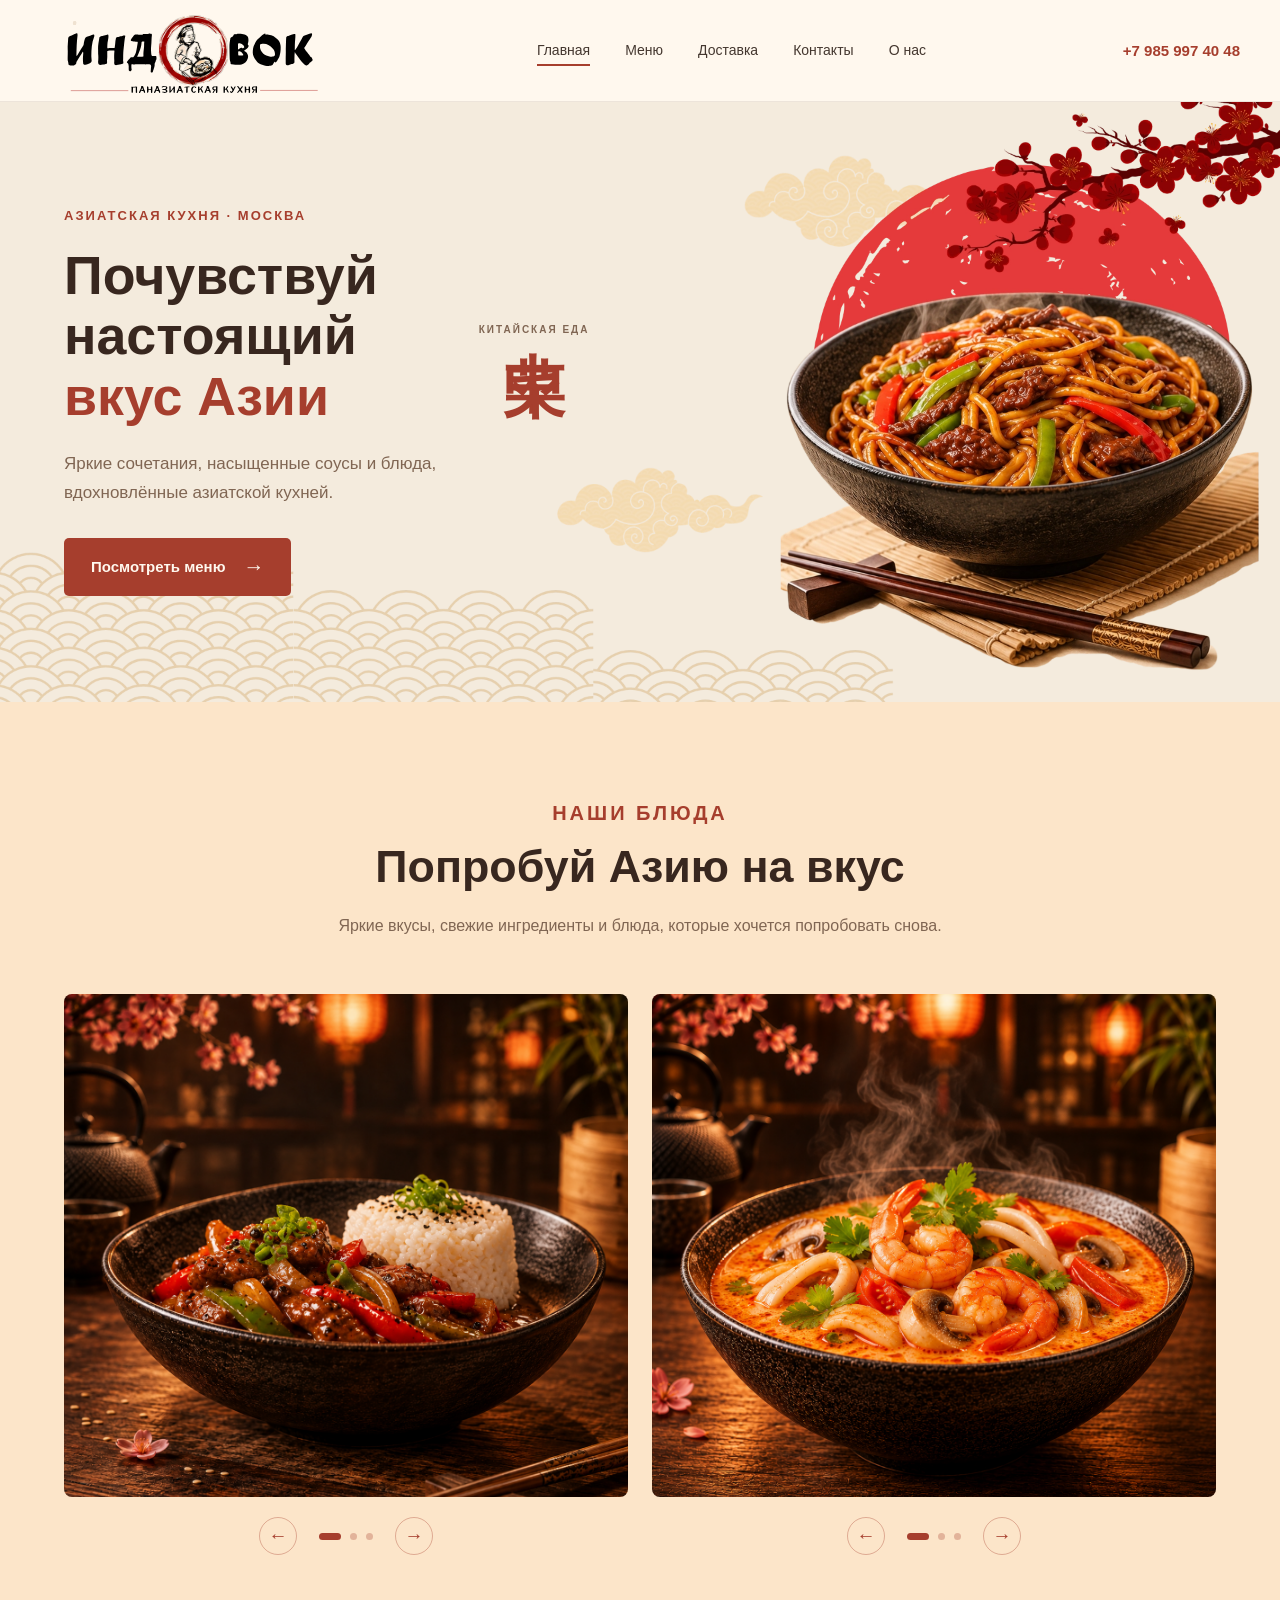
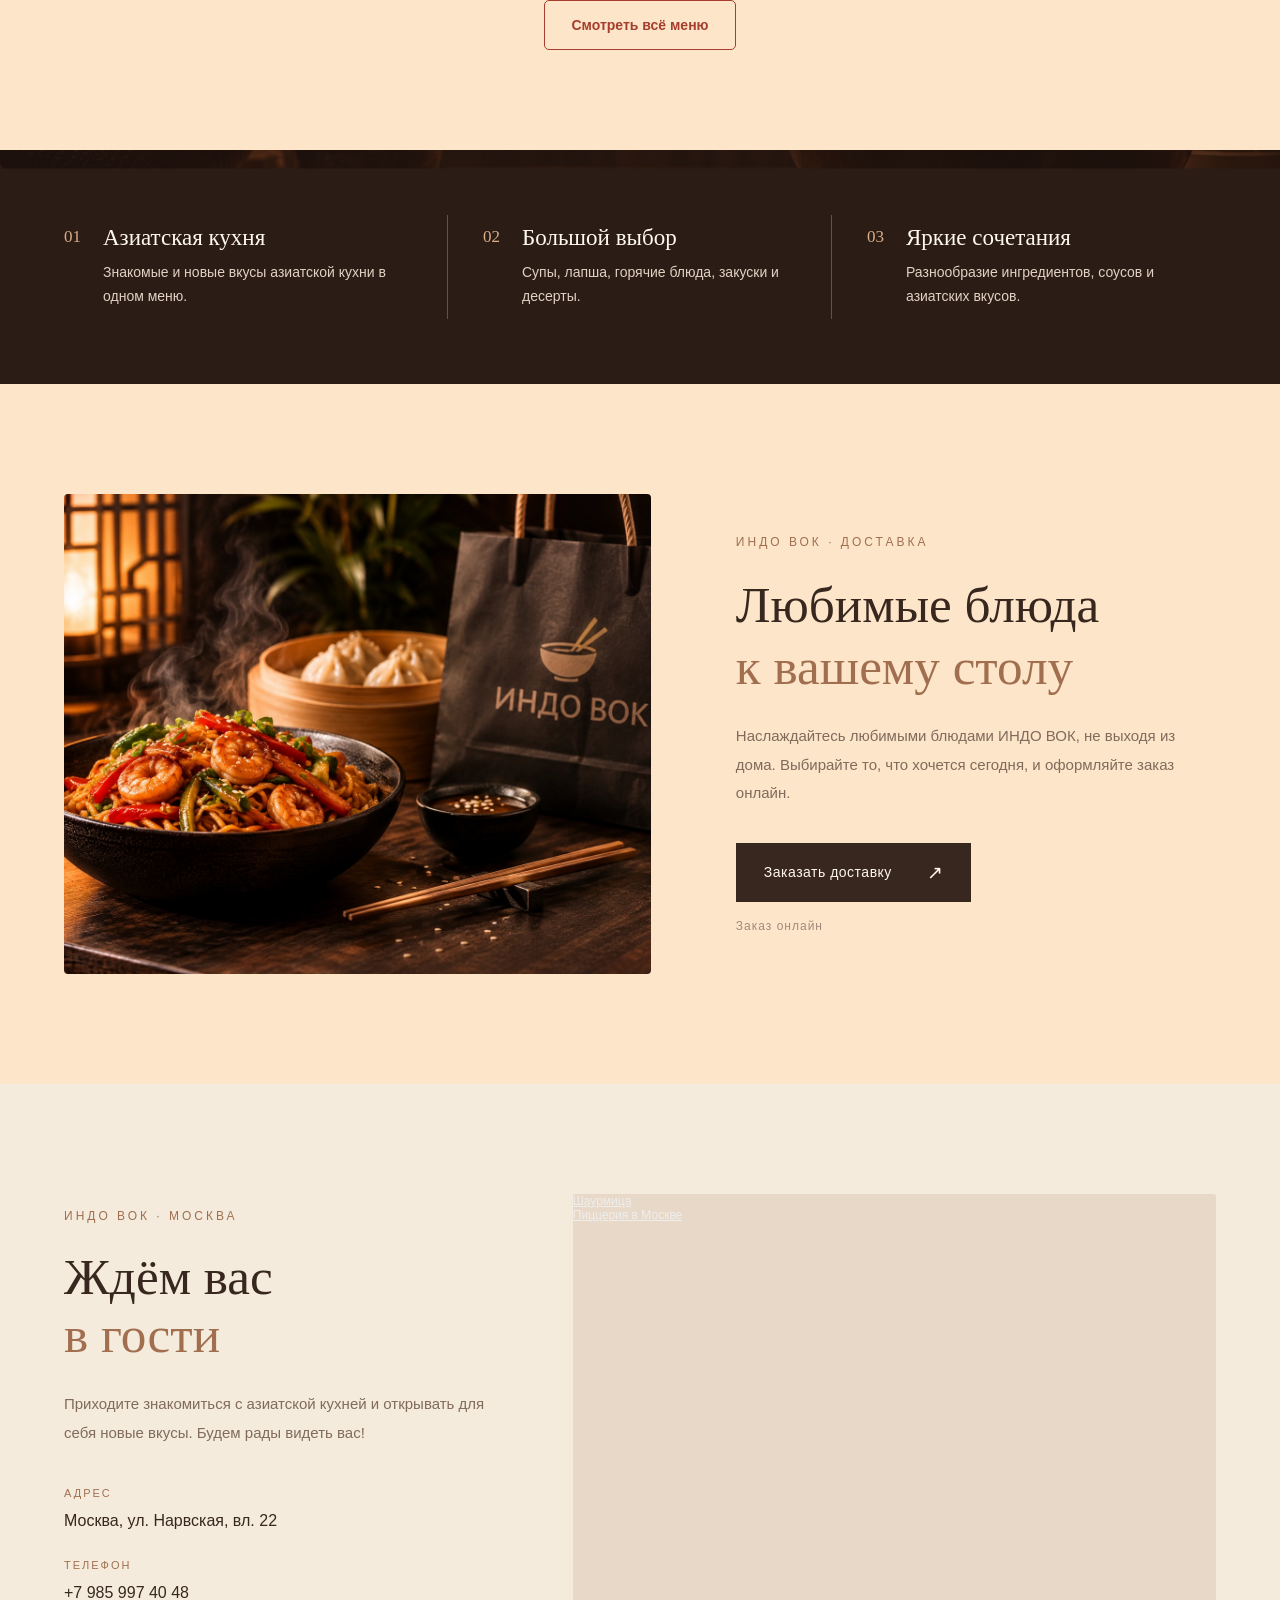
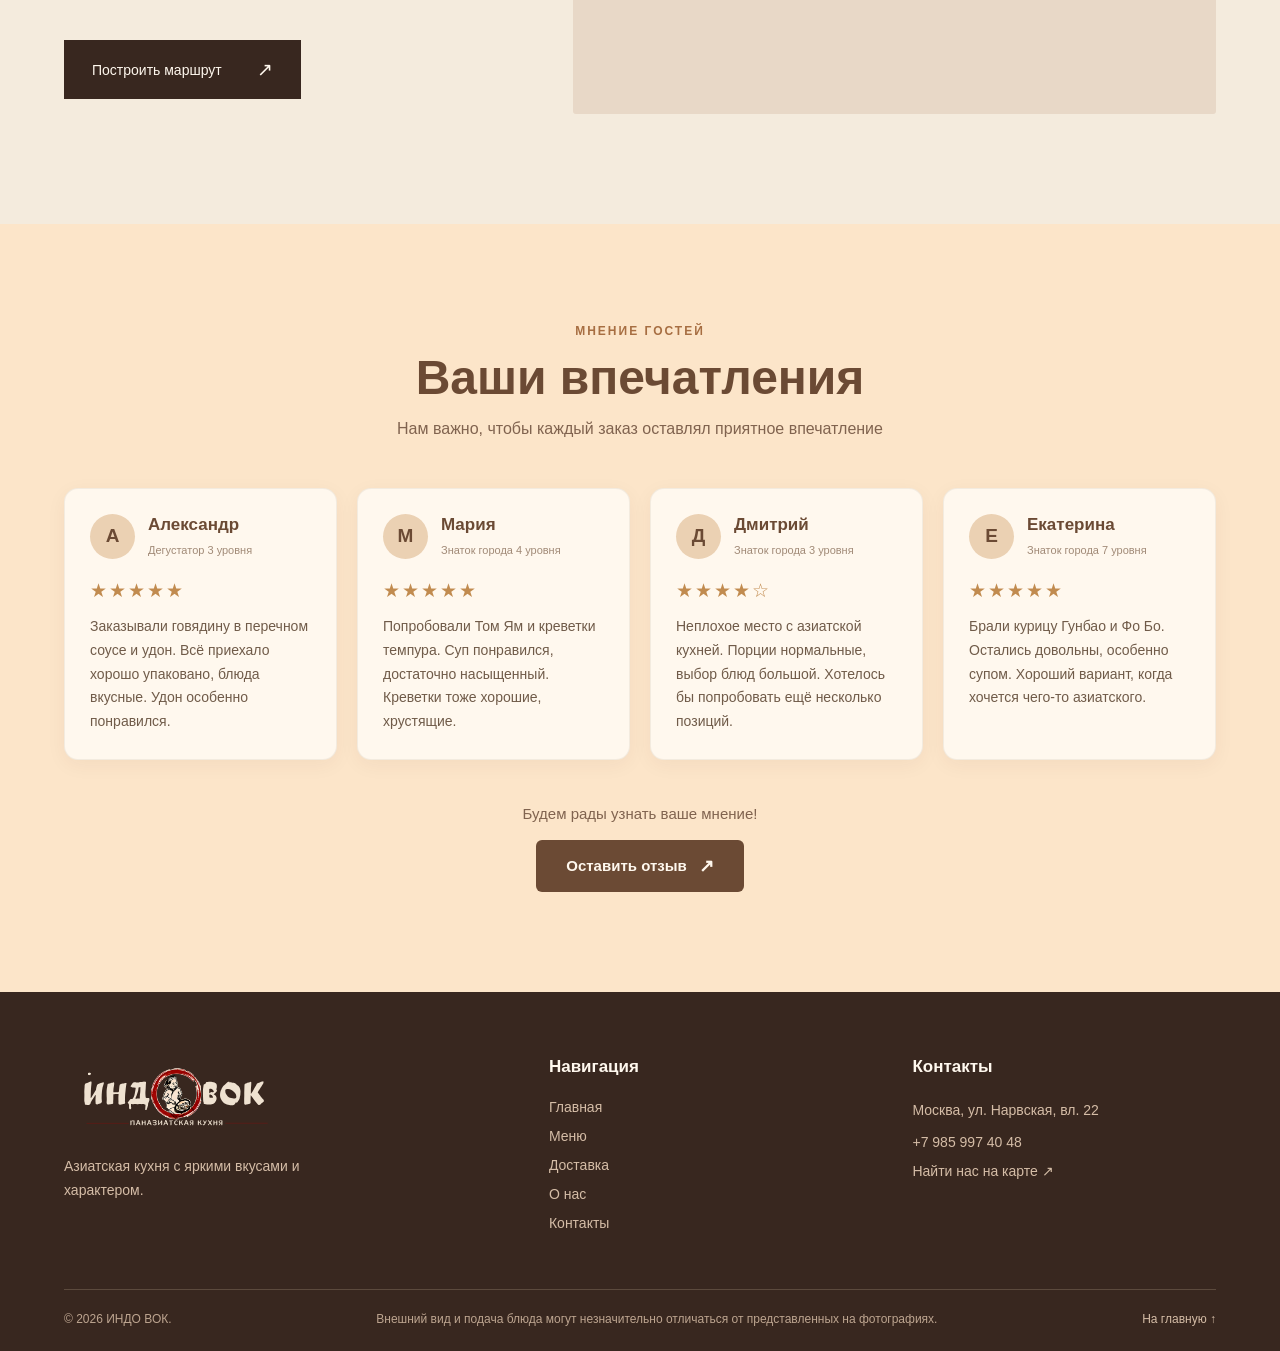
==== commit f52c8b0c: "Update Yandex Maps and website links" ====
--- a/index.html
+++ b/index.html
@@ -11,8 +11,8 @@
     <meta property="og:type" content="website">
     <meta property="og:title" content="ИНДО ВОК — Паназиатская кухня">
     <meta property="og:description" content="Почувствуй настоящий вкус Азии. Яркие блюда, насыщенные вкусы и удовольствие в каждом заказе.">
-    <meta property="og:image" content="https://ВАШ-ДОМЕН.ru/images/preview.png">
-    <meta property="og:url" content="https://ВАШ-ДОМЕН.ru/">
+   <meta property="og:image" content="https://indowok.pages.dev/images/preview.png">
+    <meta property="og:url" content="https://indowok.pages.dev/">
     <meta property="og:locale" content="ru_RU">
 
 <!-- Twitter / X -->
@@ -297,12 +297,10 @@
                 сегодня, и оформляйте заказ онлайн.
             </p>
 
-            <a
-                href="#"
-                class="delivery__button"
-                aria-disabled="true"
-                onclick="return false;"
-            >
+            <a href="https://eda.yandex.ru/r/indovok_panazia_restaurant?placeSlug=indovok_panaziya__wz6fj"
+            class="delivery__button"
+            target="_blank"
+            rel="noopener noreferrer">
                 Заказать доставку
                 <span>↗</span>
             </a>
@@ -358,7 +356,7 @@
             </div>
 
             <a
-                href="https://yandex.com/maps/213/moscow/?from=mapframe&ll=37.504240%2C55.836418&mode=whatshere&source=mapframe&utm_source=mapframe&whatshere%5Bpoint%5D=37.504273%2C55.836444&whatshere%5Bzoom%5D=21&z=21"
+                href="https://yandex.ru/maps/-/CXW6YXj8"
                 target="_blank"
                 rel="noopener noreferrer"
                 class="contacts__button"
@@ -370,17 +368,28 @@
         </div>
 
         <!-- Яндекс Карта -->
-        <div class="contacts__map">
-            <iframe
-                src="https://yandex.com/map-widget/v1/?from=mapframe&ll=37.504240%2C55.836418&mode=whatshere&source=mapframe&utm_source=mapframe&whatshere%5Bpoint%5D=37.504273%2C55.836444&whatshere%5Bzoom%5D=21&z=21"
-                width="100%"
-                height="100%"
-                frameborder="0"
-                allowfullscreen="true"
-                loading="lazy"
-                title="ИНДО ВОК на Яндекс Картах">
-            </iframe>
-        </div>
+        
+<div class="contacts__map">
+    <div style="position:relative;overflow:hidden;">
+        <a href="https://yandex.com/maps/org/shaurmitsa/27615175913/?utm_medium=mapframe&utm_source=maps"
+           style="color:#eee;font-size:12px;position:absolute;top:0px;">
+            Шаурмица
+        </a>
+        <a href="https://yandex.com/maps/213/moscow/category/pizzeria/184106392/?utm_medium=mapframe&utm_source=maps"
+           style="color:#eee;font-size:12px;position:absolute;top:14px;">
+            Пиццерия в Москве
+        </a>
+        <iframe
+            src="https://yandex.com/map-widget/v1/?from=mapframe&ll=37.504159%2C55.836506&mode=poi&poi%5Bpoint%5D=37.504132%2C55.836434&poi%5Buri%5D=ymapsbm1%3A%2F%2Forg%3Foid%3D27615175913&pt=37.504133%2C55.836433&source=mapframe&utm_source=mapframe&z=20"
+            width="560"
+            height="400"
+            frameborder="1"
+            allowfullscreen="true"
+            style="position:relative;">
+        </iframe>
+    </div>
+</div>
+
 
     </div>
 </section>
@@ -491,9 +500,10 @@
 
             <!-- TODO: Вставить ссылку на карточку ИНДО ВОК в Яндекс Картах
                 с возможностью оставить отзыв -->
-            <a href="#" class="reviews__leave-button"
-            target="_blank"
-            rel="noopener noreferrer"
+            <a href="https://yandex.ru/maps/213/moscow/?ll=37.504134%2C55.836413&mode=poi&poi%5Bpoint%5D=37.504133%2C55.836434&poi%5Buri%5D=ymapsbm1%3A%2F%2Forg%3Foid%3D27615175913&tab=reviews&z=21"
+   class="reviews__leave-button"
+   target="_blank"
+   rel="noopener noreferrer"
             onclick="if(this.getAttribute('href') === '#') return false;">
                 Оставить отзыв
                 <span aria-hidden="true">↗</span>
--- a/css/style.css
+++ b/css/style.css
@@ -2610,3 +2610,26 @@
     display: none;
 }
 
+/* Исправление отображения Яндекс Карты */
+.contacts__map {
+    overflow: hidden;
+}
+
+.contacts__map iframe {
+    display: block;
+    width: 100% !important;
+    height: 520px !important;
+    border: 0;
+}
+
+@media (max-width: 1024px) {
+    .contacts__map iframe {
+        height: 430px !important;
+    }
+}
+
+@media (max-width: 600px) {
+    .contacts__map iframe {
+        height: 350px !important;
+    }
+}
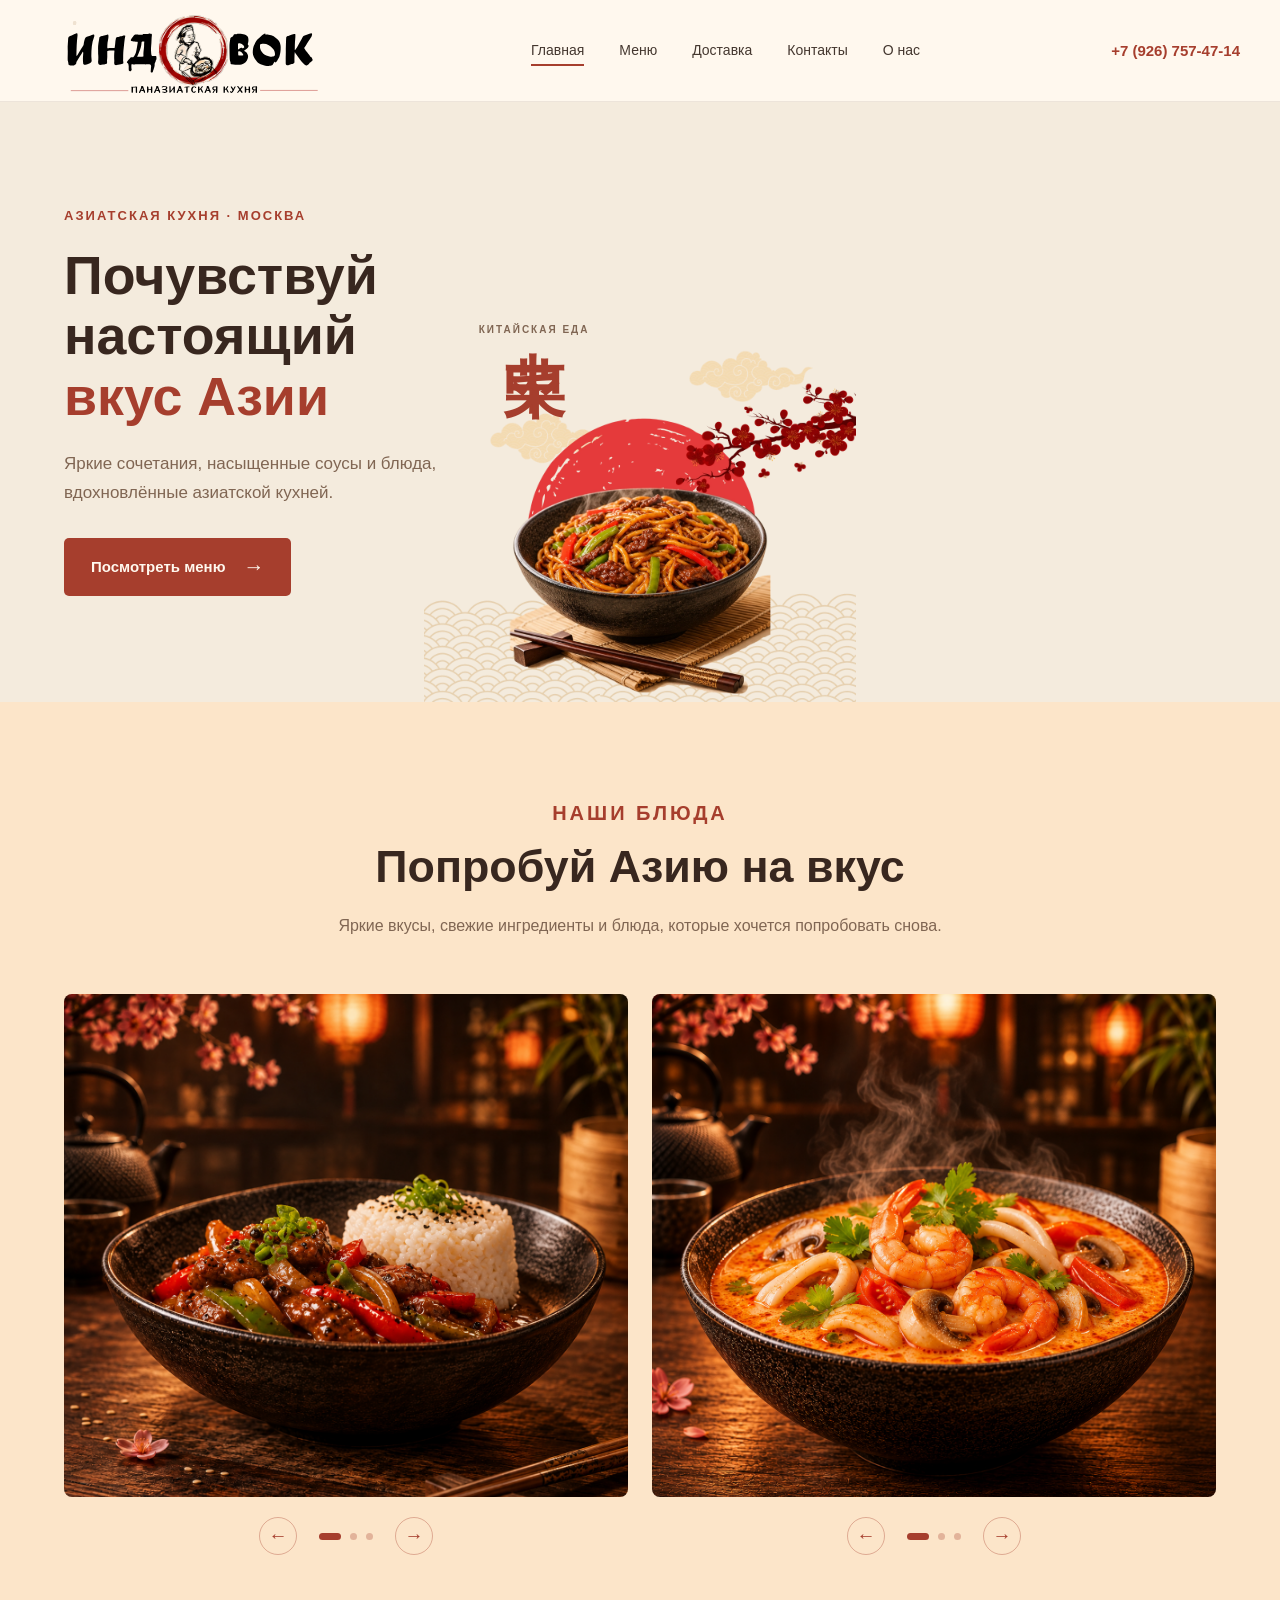
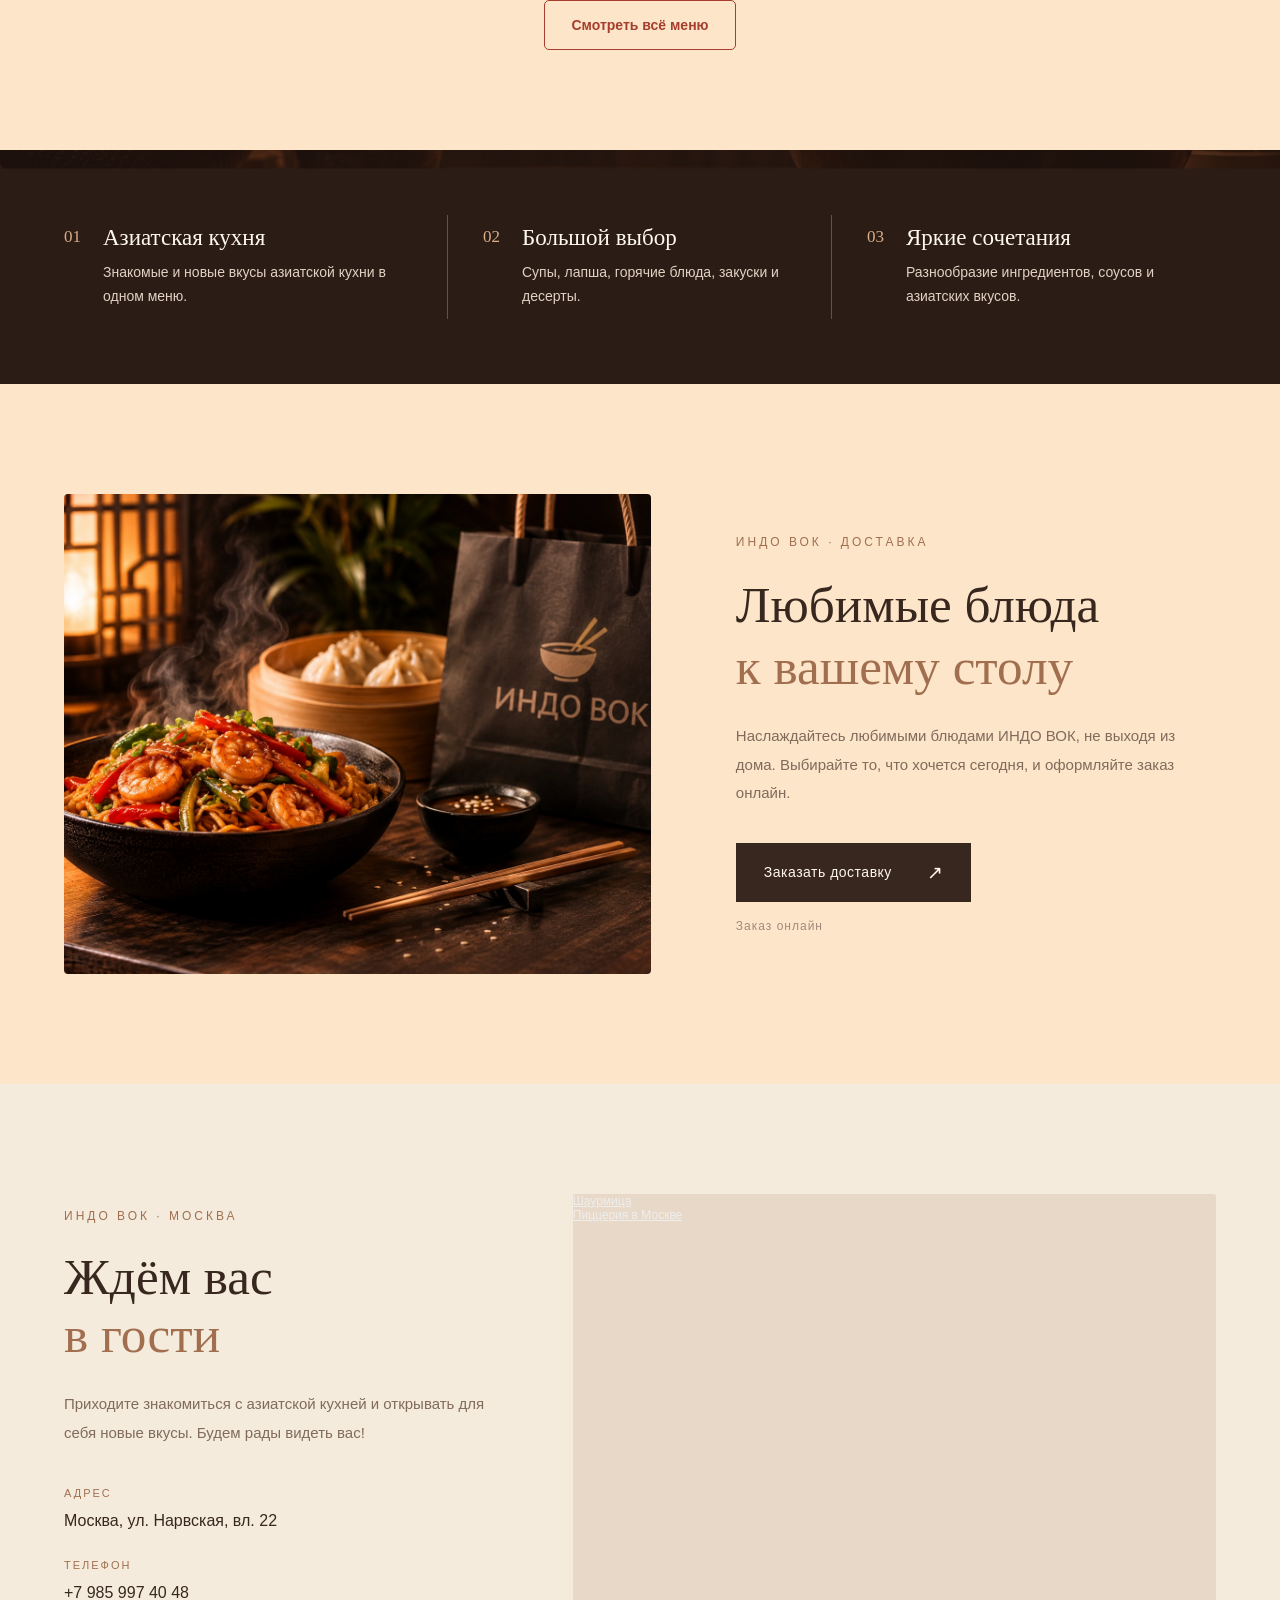
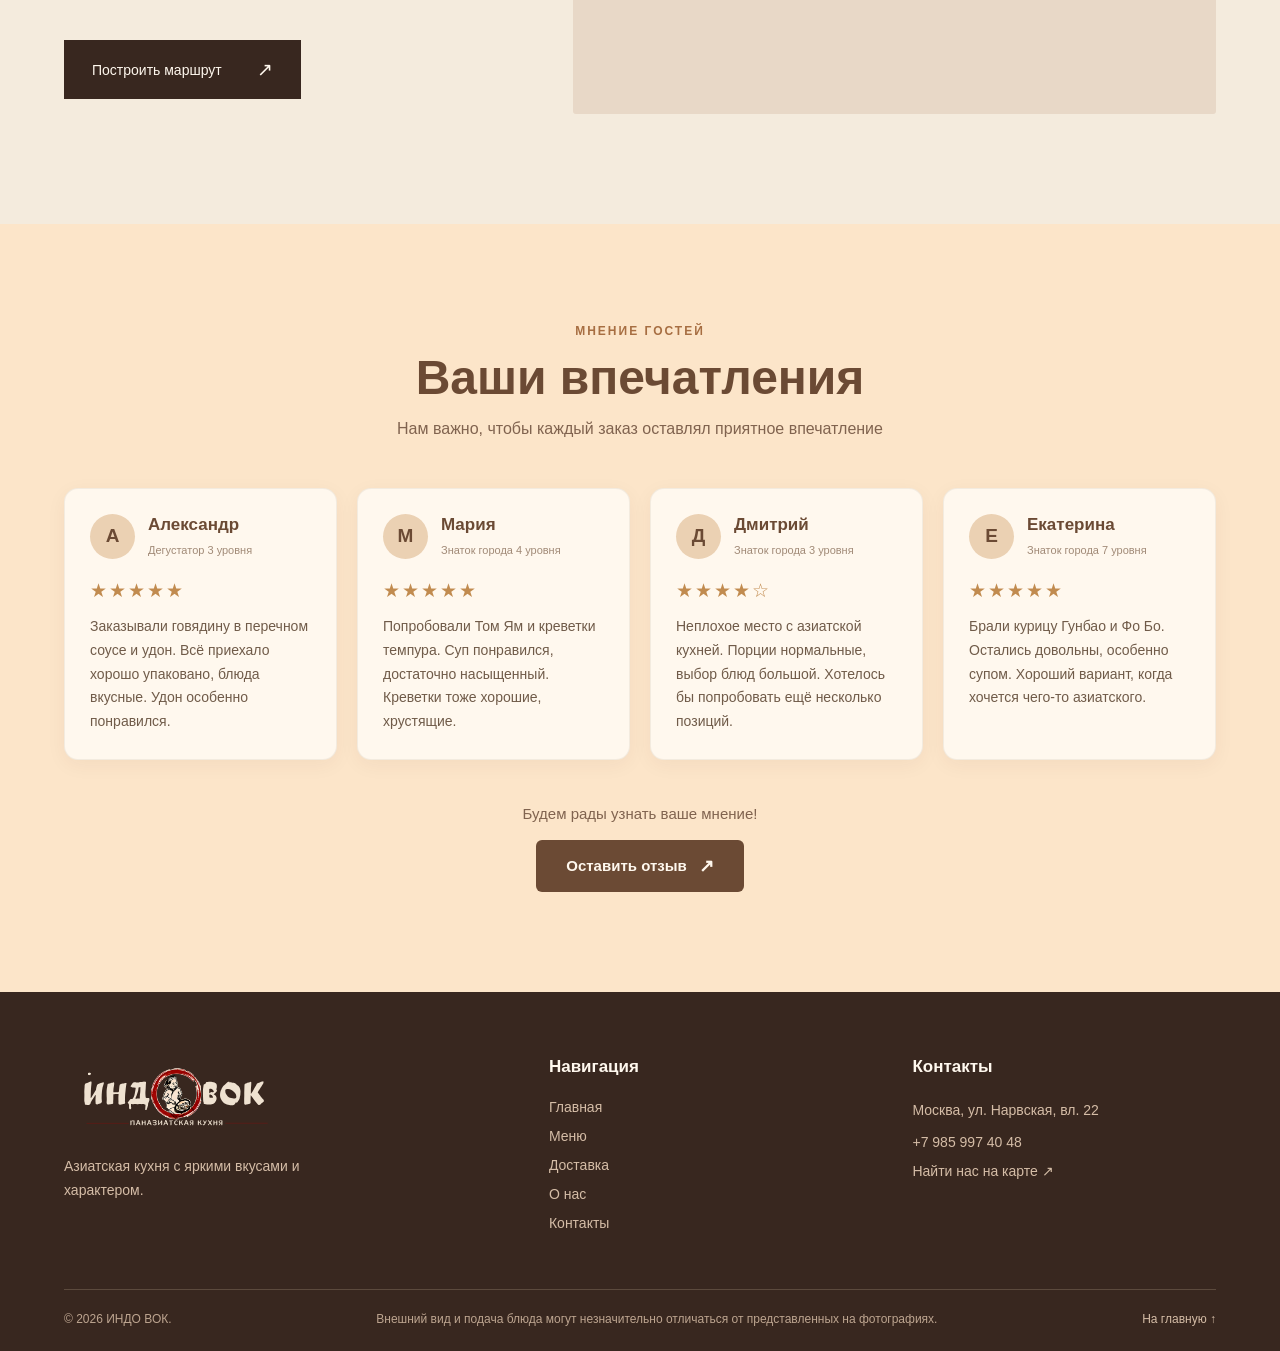
==== commit d46aff5e: "number" ====
--- a/index.html
+++ b/index.html
@@ -11,8 +11,8 @@
     <meta property="og:type" content="website">
     <meta property="og:title" content="ИНДО ВОК — Паназиатская кухня">
     <meta property="og:description" content="Почувствуй настоящий вкус Азии. Яркие блюда, насыщенные вкусы и удовольствие в каждом заказе.">
-   <meta property="og:image" content="https://indowok.pages.dev/images/preview.png">
-    <meta property="og:url" content="https://indowok.pages.dev/">
+   <meta property="og:image" content="https://indowok.layero.app/images/preview.png">
+    <meta property="og:url" content="https://indowok.layero.app/">
     <meta property="og:locale" content="ru_RU">
 
 <!-- Twitter / X -->
@@ -62,8 +62,8 @@
             </nav>
 
             <!-- Телефон кафе -->
-            <a href="tel:+79859974048" class="header__phone">
-                +7 985 997 40 48
+            <a href="tel:+79267574714" class="header__phone">
+                +7 (926) 757-47-14
             </a>
 
             <!-- Кнопка мобильного меню (бургер) -->
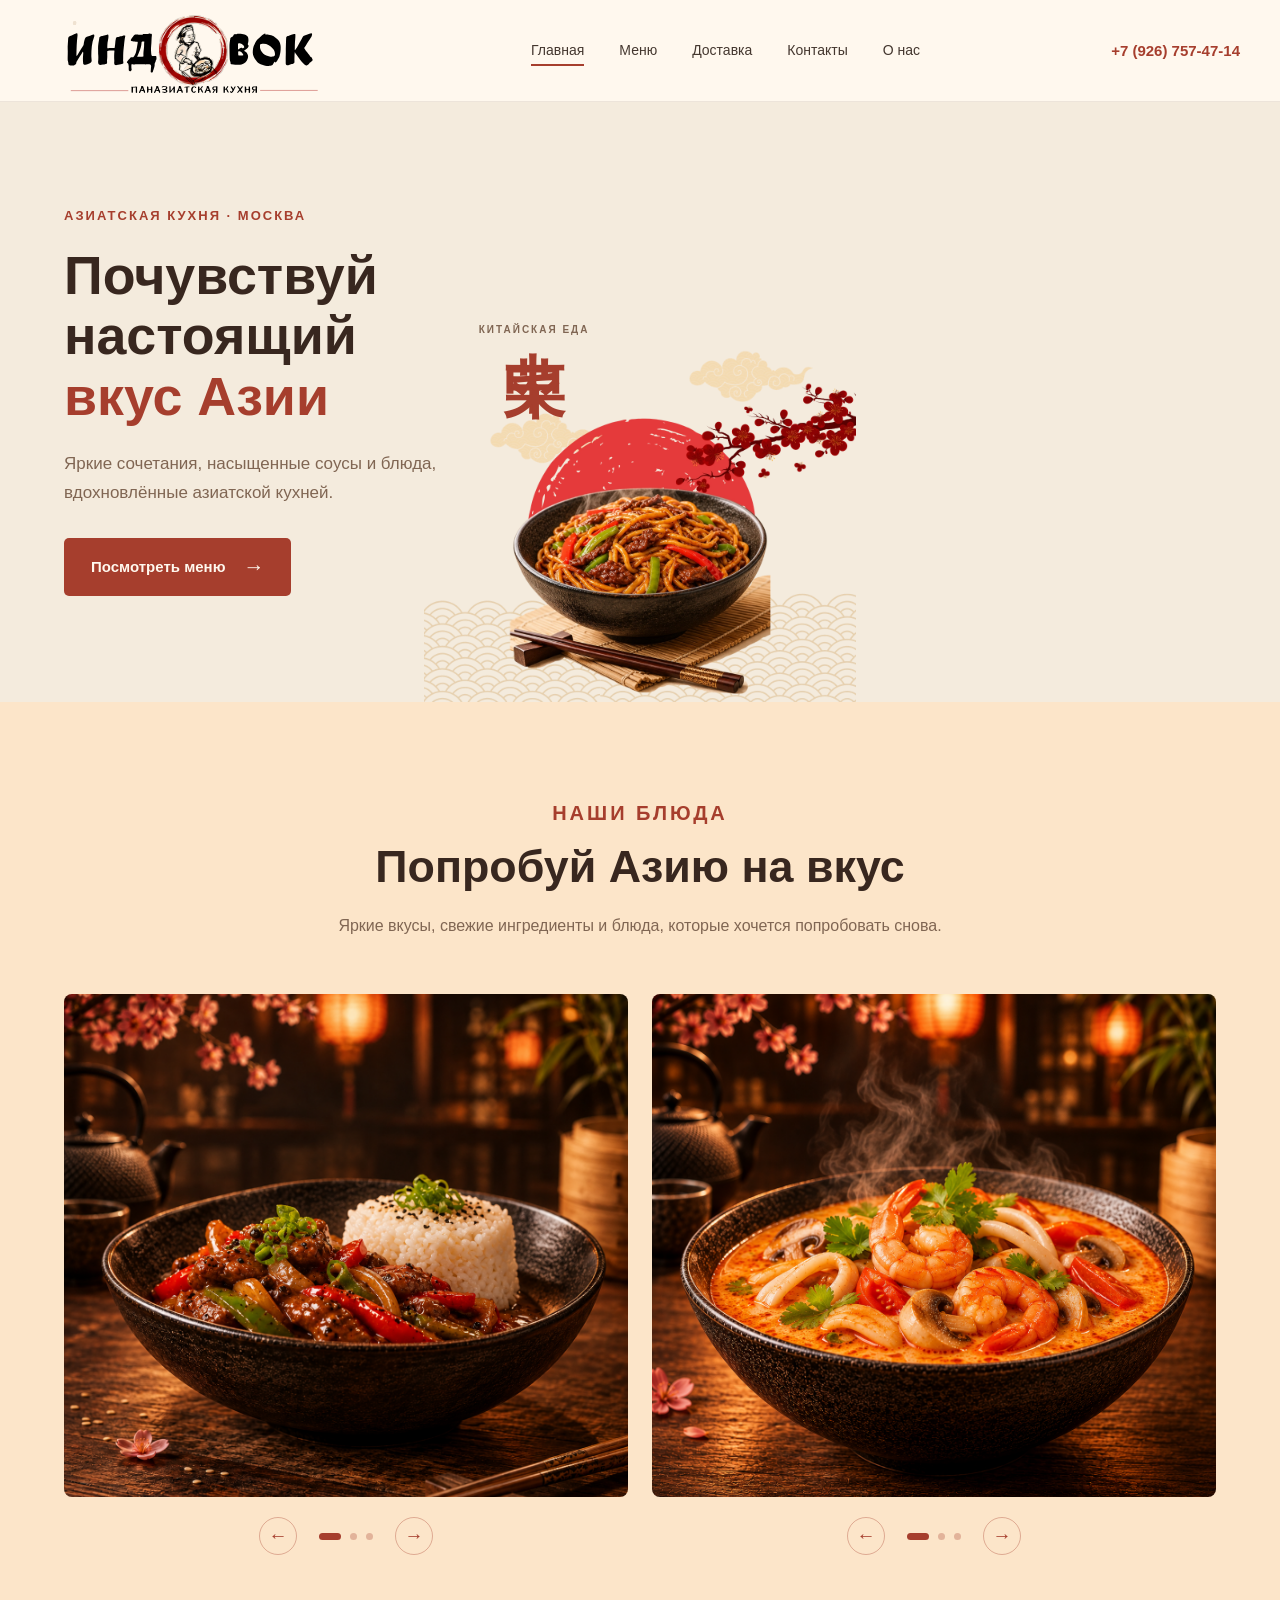
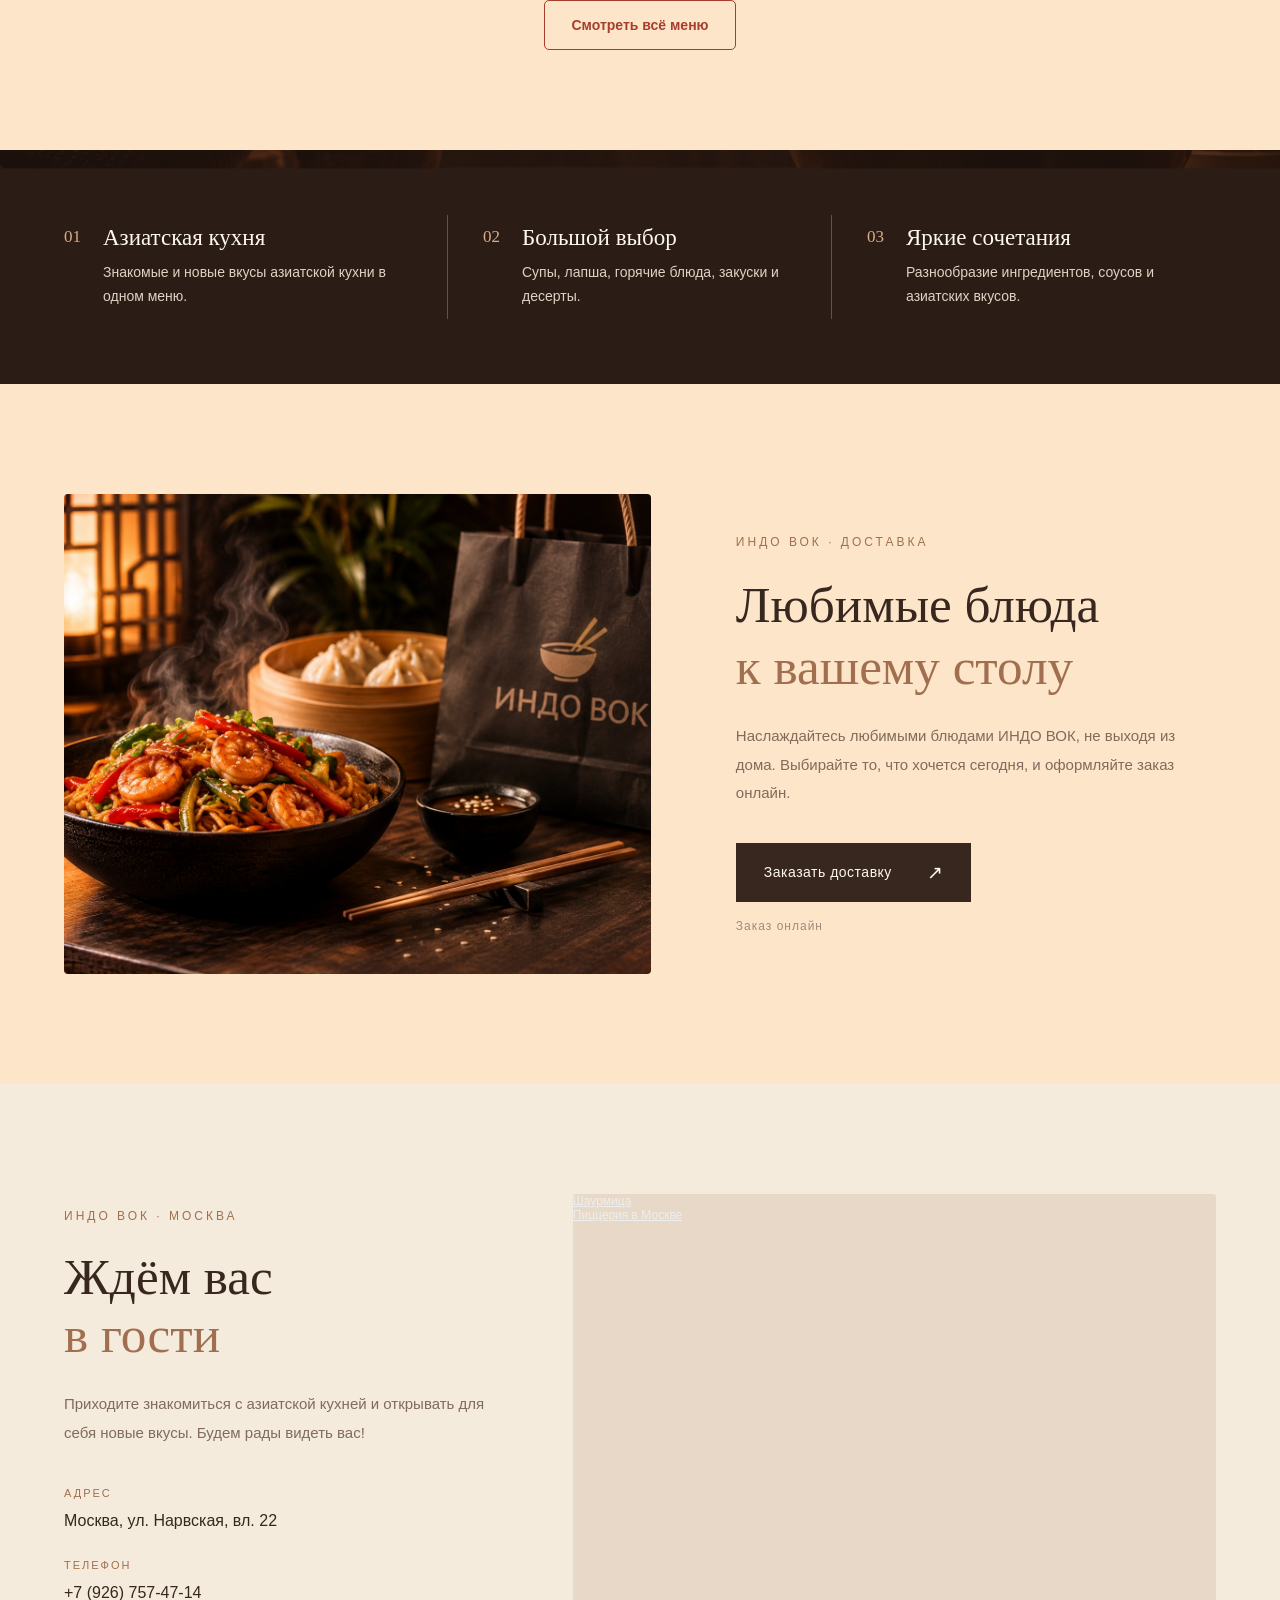
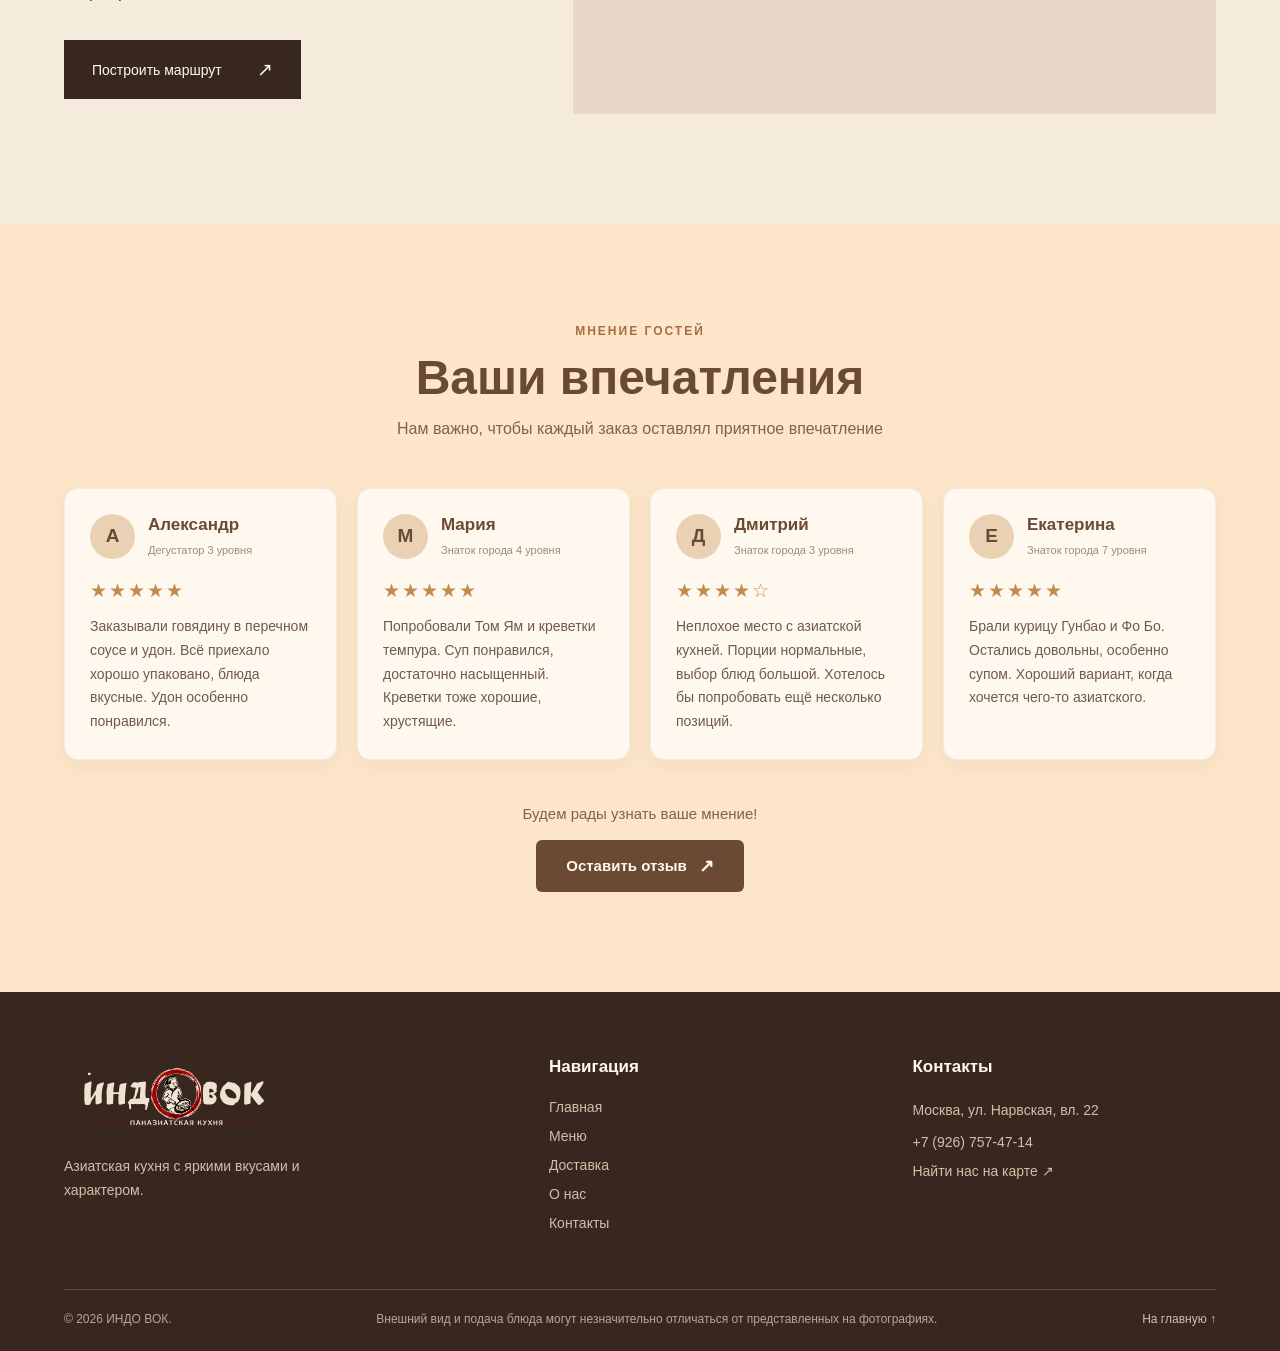
==== commit 10b4bb6f: "photo and site" ====
--- a/index.html
+++ b/index.html
@@ -348,8 +348,8 @@
 
                 <div class="contacts__item">
                     <span class="contacts__label">ТЕЛЕФОН</span>
-                    <a href="tel:+79859974048">
-                        +7 985 997 40 48
+                    <a href="tel:+79267574714">
+                        +7 (926) 757-47-14
                     </a>
                 </div>
 
@@ -549,9 +549,9 @@
 
                 <p>Москва, ул. Нарвская, вл. 22</p>
 
-                <a href="tel:+79859974048">
-                    +7 985 997 40 48
-                </a>
+                <a href="tel:+79267574714">
+                        +7 (926) 757-47-14
+                    </a>
 
                 <a
                     href="https://yandex.com/maps/213/moscow/?from=mapframe&ll=37.504240%2C55.836418&mode=whatshere&source=mapframe&utm_medium=mapframe&utm_source=maps&whatshere%5Bpoint%5D=37.504273%2C55.836444&whatshere%5Bzoom%5D=21&z=21"
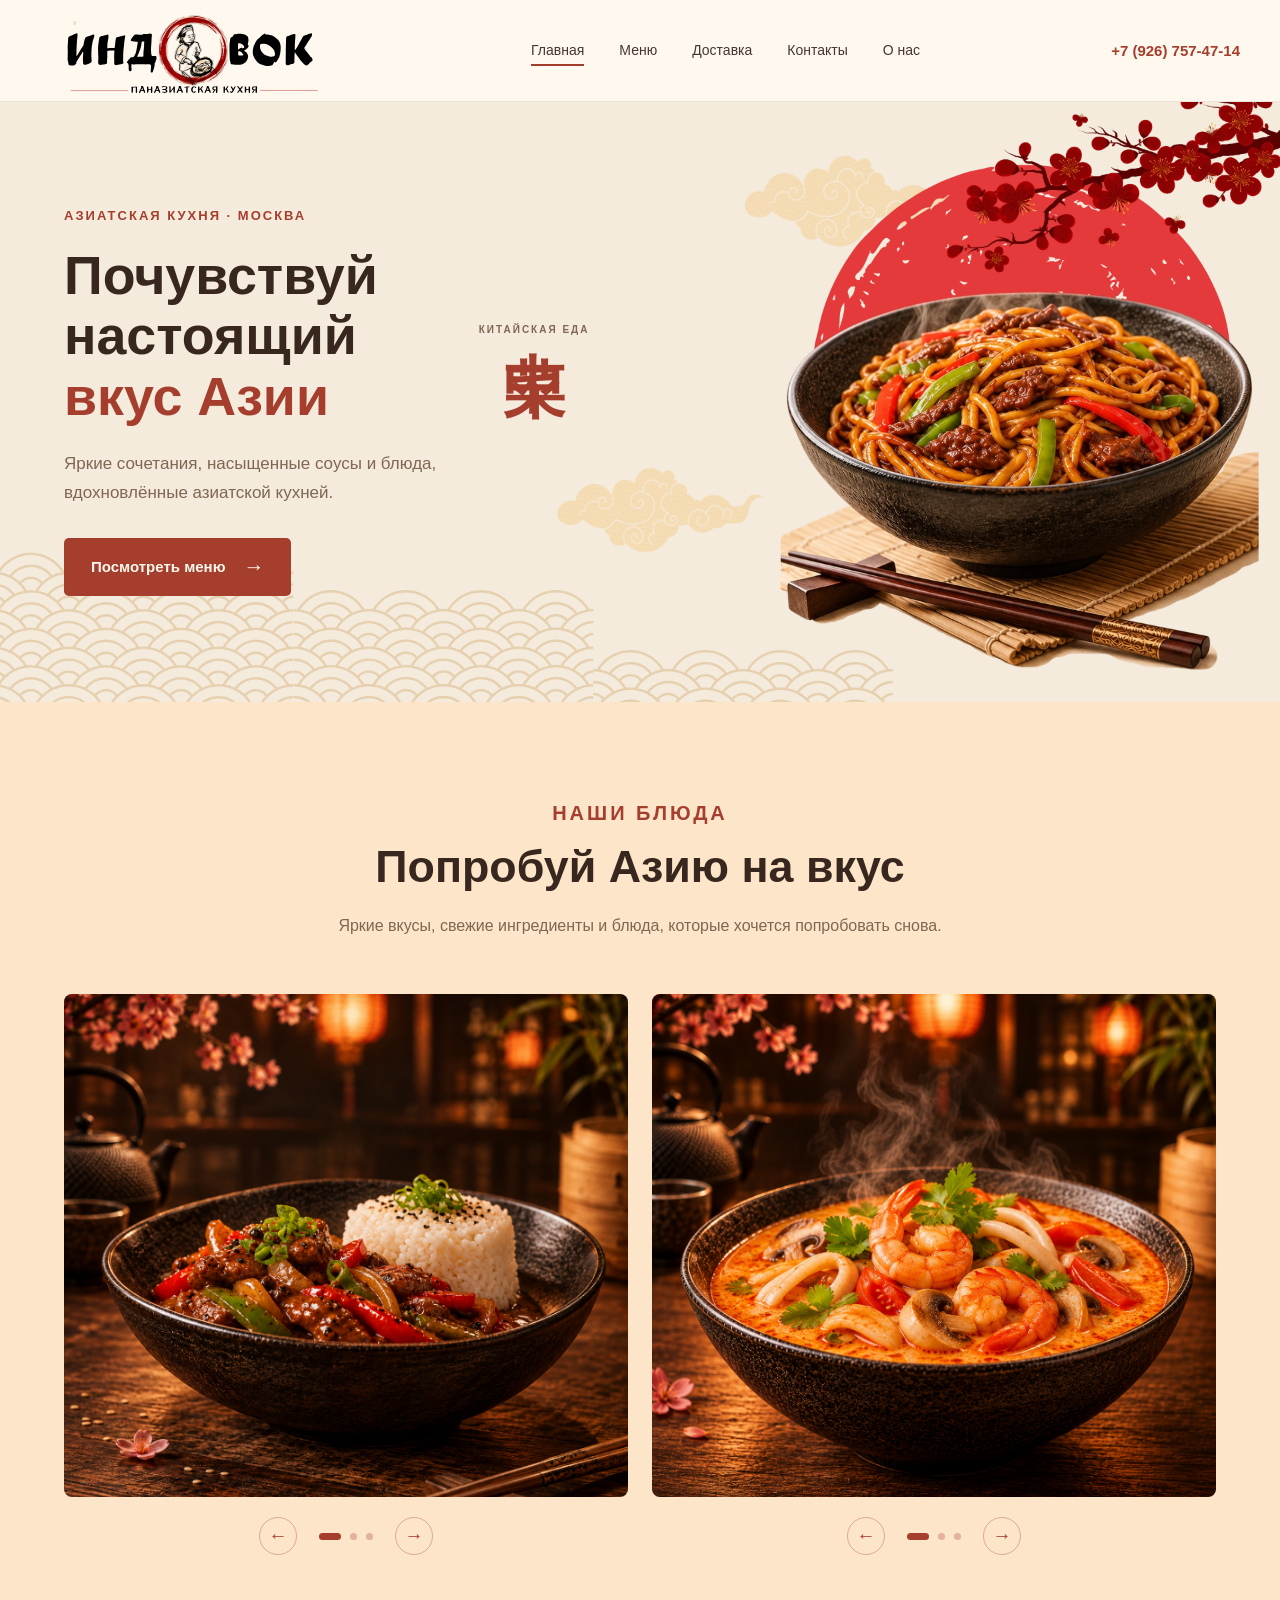
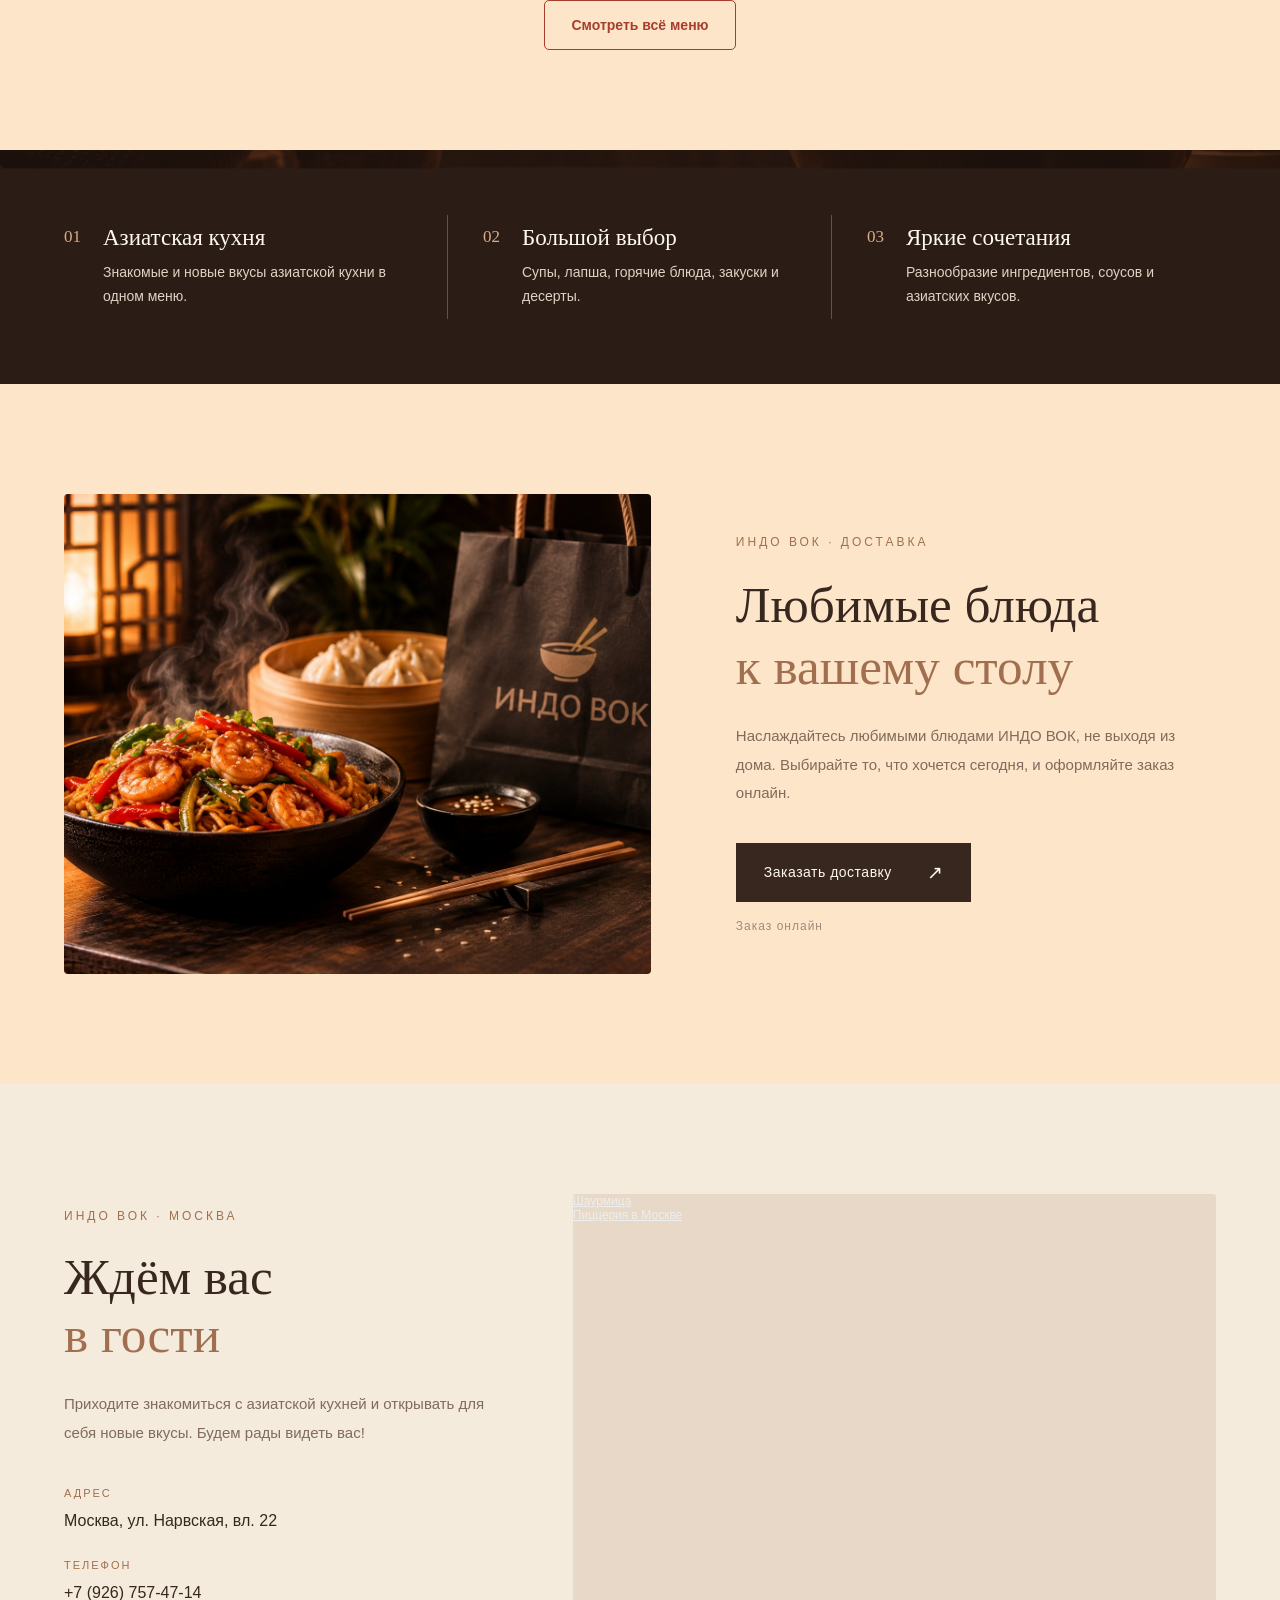
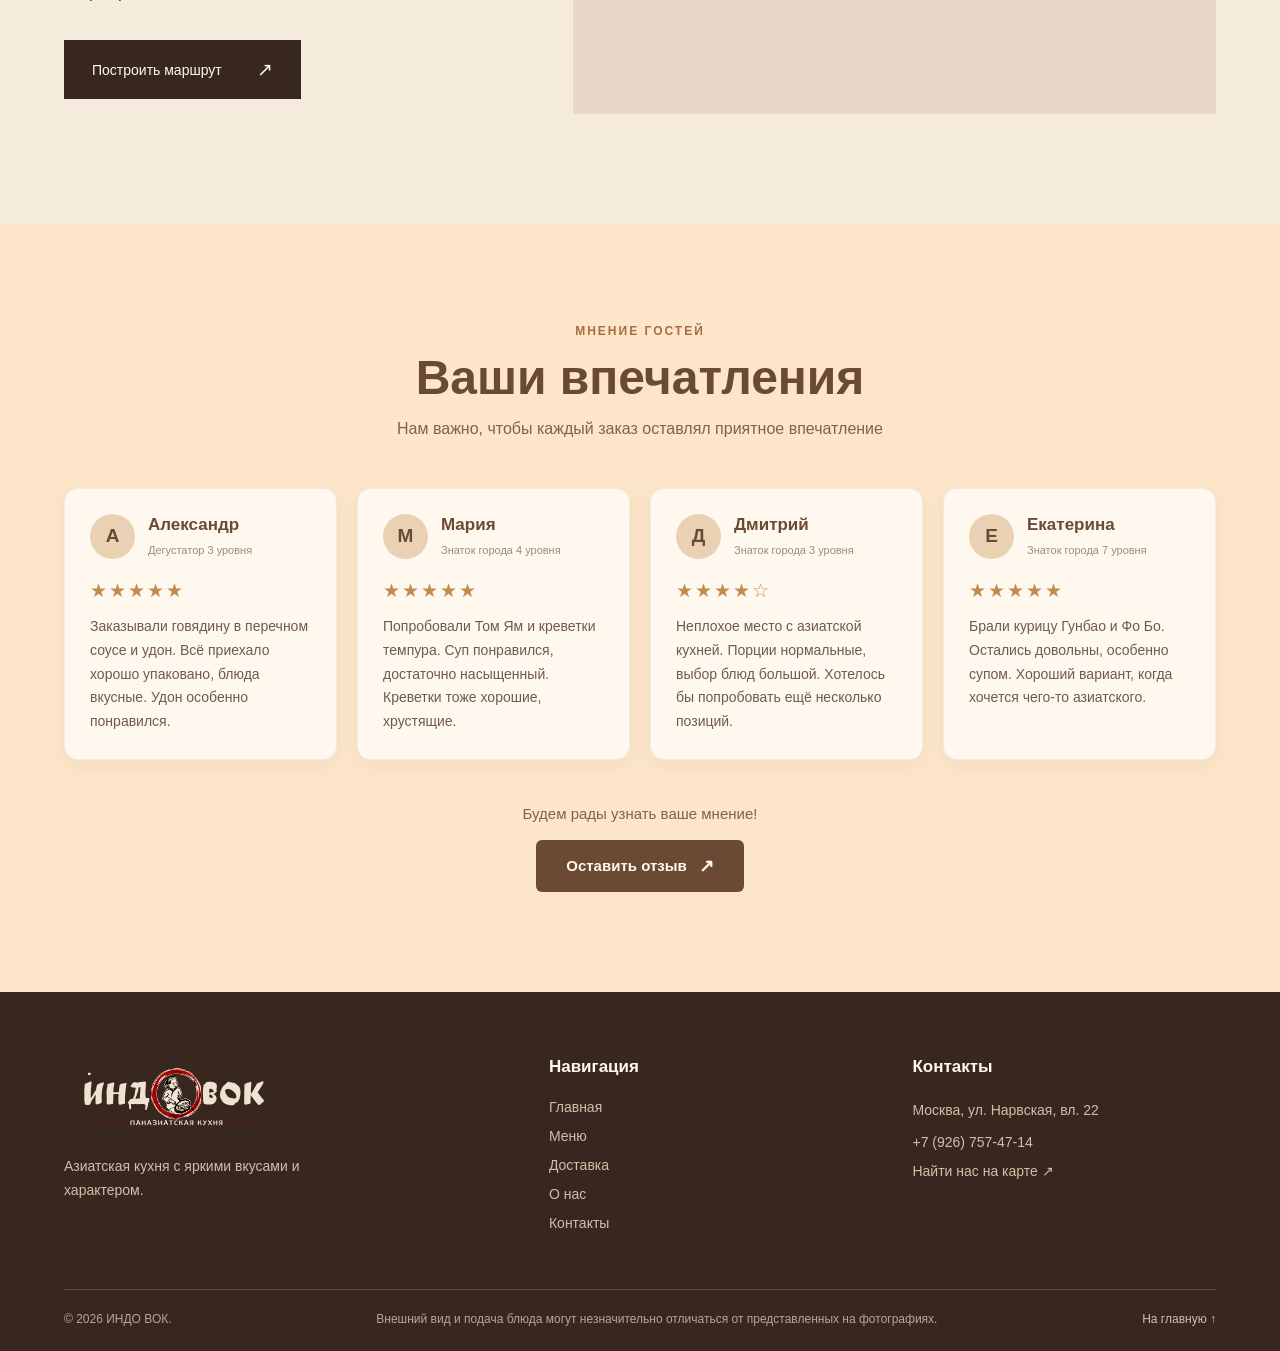
==== commit f136a3a5: "metrika" ====
--- a/index.html
+++ b/index.html
@@ -20,6 +20,20 @@
 
     <!-- Подключение основного файла стилей -->
     <link rel="stylesheet" href="css/style.css">
+
+    <!-- Yandex.Metrika counter -->
+<script type="text/javascript">
+    (function(m,e,t,r,i,k,a){
+        m[i]=m[i]||function(){(m[i].a=m[i].a||[]).push(arguments)};
+        m[i].l=1*new Date();
+        for (var j = 0; j < document.scripts.length; j++) {if (document.scripts[j].src === r) { return; }}
+        k=e.createElement(t),a=e.getElementsByTagName(t)[0],k.async=1,k.src=r,a.parentNode.insertBefore(k,a)
+    })(window, document,'script','https://mc.yandex.ru/metrika/tag.js?id=114394879', 'ym');
+
+    ym(114394879, 'init', {ssr:true, webvisor:true, clickmap:true, ecommerce:"dataLayer", referrer: document.referrer, url: location.href, accurateTrackBounce:true, trackLinks:true});
+</script>
+<noscript><div><img src="https://mc.yandex.ru/watch/114394879" style="position:absolute; left:-9999px;" alt="" /></div></noscript>
+<!-- /Yandex.Metrika counter -->
 </head>
 <body>
 
